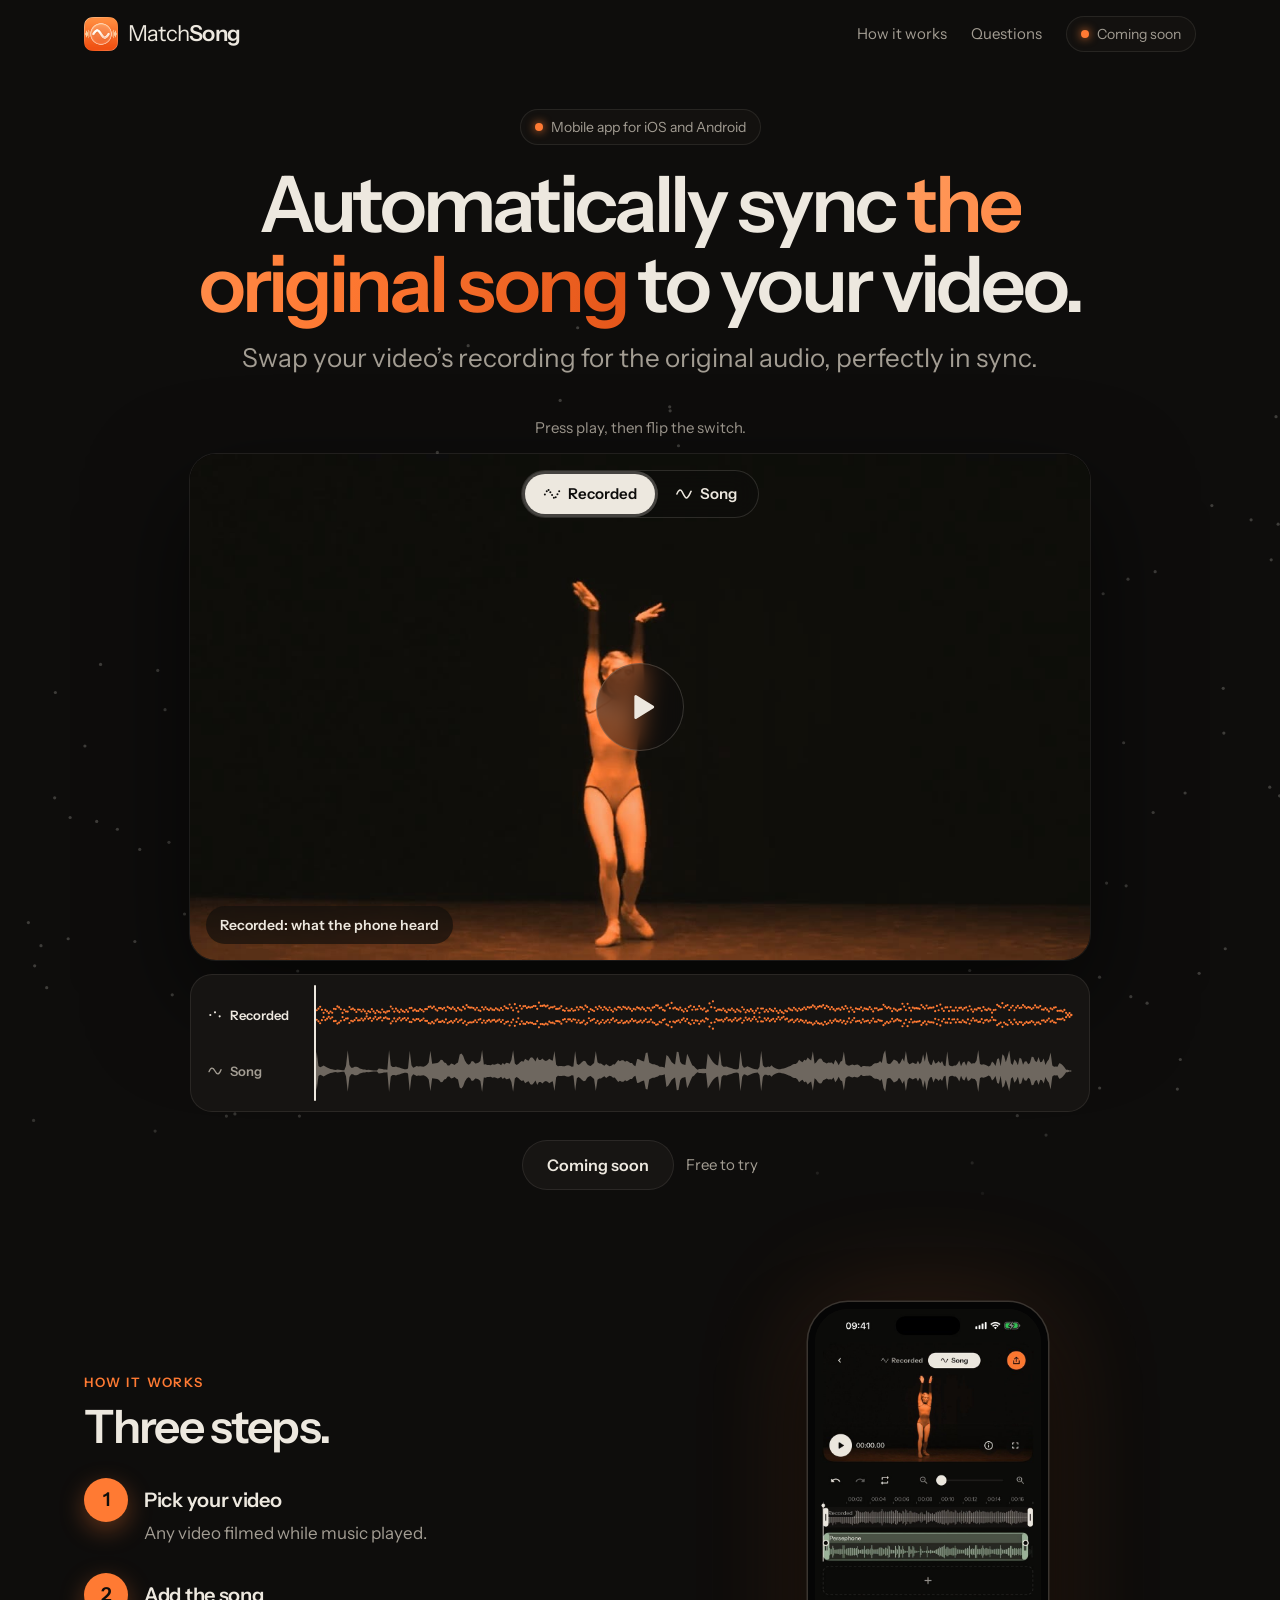
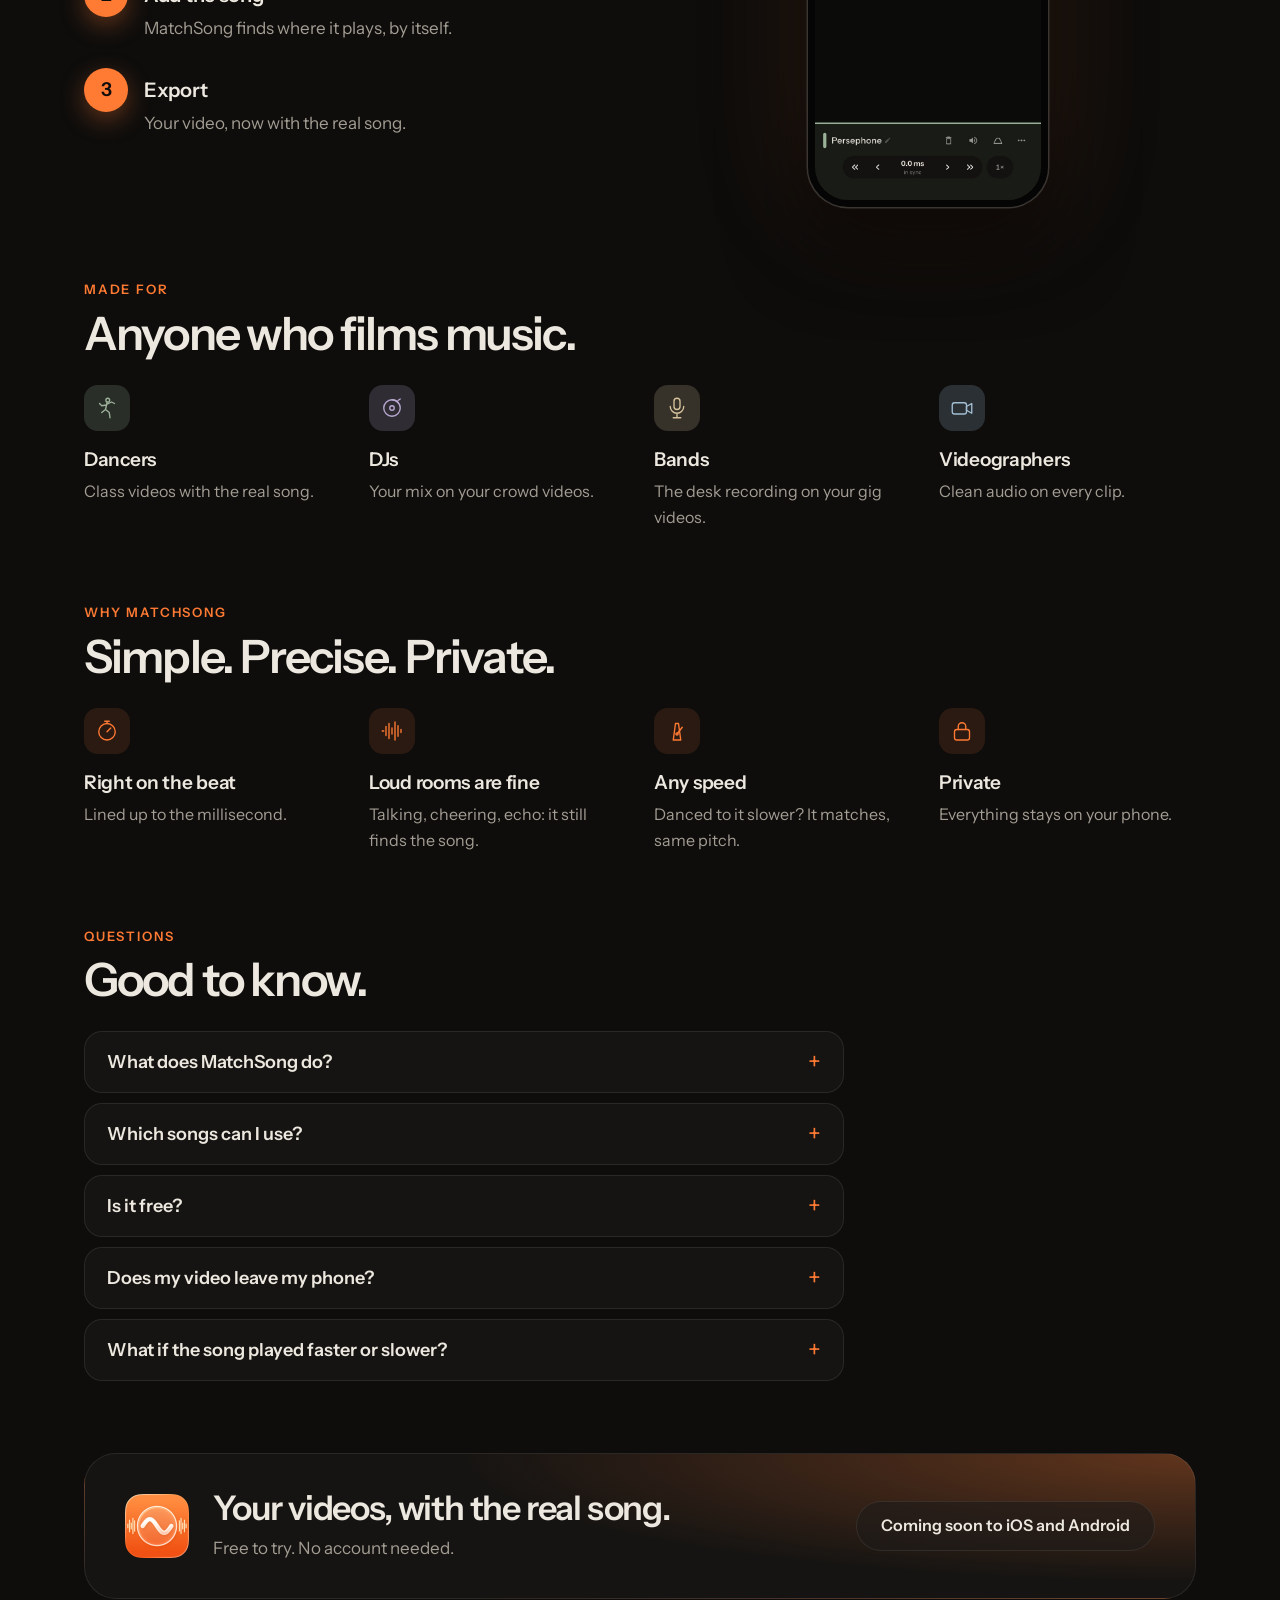
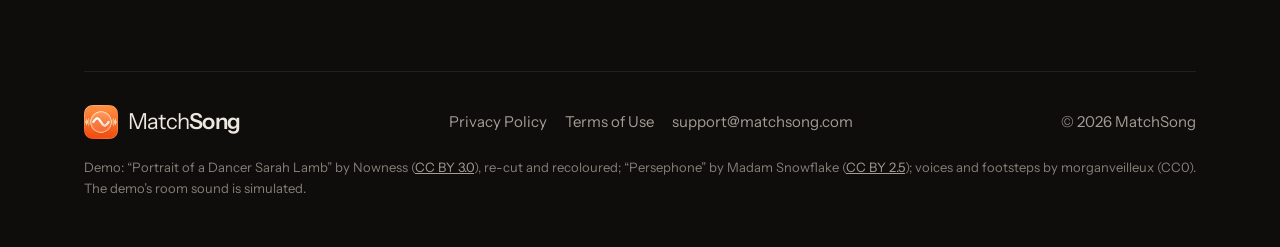
==== index.html @ 16a85db5 "The site as in the app's store/site Co-Authored-By: Claude Opus 5.5 <noreply@anthropic.com>  Claude-" ====
<!doctype html>
<html lang="en">
<head>
<meta charset="utf-8">
<meta name="viewport" content="width=device-width, initial-scale=1">
<title>MatchSong · Automatically sync the original song to your video</title>
<meta name="description" content="MatchSong swaps your video&rsquo;s recording for the original audio, perfectly in sync. A mobile app for iOS and Android.">
<meta name="theme-color" content="#0E0D0C">
<meta property="og:title" content="MatchSong">
<meta property="og:description" content="Automatically sync the original song to your video.">
<meta property="og:image" content="https://matchsong.com/og-image.png">
<meta property="og:url" content="https://matchsong.com/">
<meta name="twitter:card" content="summary_large_image">
<link rel="icon" href="favicon.png">
<link rel="apple-touch-icon" href="apple-touch-icon.png">
<link rel="preload" href="fonts/InstrumentSans-SemiBold.woff2" as="font" type="font/woff2" crossorigin>
<link rel="stylesheet" href="style.css">
</head>
<body>
<header class="top" id="top">
  <div class="wrap">
    <a class="brand" href="./"><img src="icon.png" alt=""><span>Match<b>Song</b></span></a>
    <nav><a class="link" href="#how">How it works</a><a class="link" href="#faq">Questions</a><span class="chip"><i></i>Coming soon</span></nav>
  </div>
</header>

<main>
  <section class="hero">
    <canvas id="lock" aria-hidden="true"></canvas>
    <div class="wrap">
      <span class="chip"><i></i>Mobile app for iOS and Android</span>
      <h1>Automatically sync <em>the original song</em> to your video.</h1>
      <p class="lead">Swap your video&rsquo;s recording for the original audio, perfectly in sync.</p>
      <div class="player" id="demo">
        <p class="try">Press play, then flip the switch.</p>
        <div class="screen">
          <video id="video" muted playsinline preload="metadata" poster="demo/poster.jpg" src="demo/dance.mp4"></video>
          <div class="switch" role="radiogroup" aria-label="Sound">
            <button type="button" role="radio" id="pick-recorded" aria-checked="true"><svg viewBox="0 0 24 24" fill="currentColor" aria-hidden="true"><circle cx="2.5" cy="12.6" r="1.35"/><circle cx="5" cy="8.2" r="1.35"/><circle cx="7.4" cy="6.8" r="1.35"/><circle cx="9.8" cy="9.6" r="1.35"/><circle cx="12.1" cy="13.4" r="1.35"/><circle cx="14.5" cy="16.9" r="1.35"/><circle cx="16.9" cy="16.2" r="1.35"/><circle cx="19.3" cy="12.2" r="1.35"/><circle cx="21.6" cy="8.4" r="1.35"/></svg>Recorded</button>
            <button type="button" role="radio" id="pick-song" aria-checked="false" tabindex="-1"><svg viewBox="0 0 24 24" fill="none" stroke="currentColor" stroke-width="2" stroke-linecap="round" aria-hidden="true"><path d="M2.5 12C4.6 6.5 7.2 5 9.6 9.3C12 13.6 14.2 19.4 16.9 16.4C19.6 13.4 20.3 10.1 21.5 8.4"/></svg>Song</button>
          </div>
          <button class="play" id="play" type="button" aria-label="Play"></button>
          <div class="readout" id="readout" aria-live="polite">Recorded: what the phone heard</div>
        </div>
        <div class="lanes" id="lanes" role="slider" tabindex="0" aria-label="Position in the demo" aria-valuemin="0" aria-valuemax="22" aria-valuenow="0">
          <div class="lane on" id="lane-recorded"><span><svg viewBox="0 0 24 24" fill="currentColor" aria-hidden="true"><circle cx="5" cy="12" r="1.6"/><circle cx="12" cy="8" r="1.6"/><circle cx="19" cy="14" r="1.6"/></svg><em>Recorded</em></span><canvas id="wave-recorded"></canvas></div>
          <div class="lane" id="lane-song"><span><svg viewBox="0 0 24 24" fill="none" stroke="currentColor" stroke-width="2" stroke-linecap="round" aria-hidden="true"><path d="M3 13C6 6 9 6 12 12S18 18 21 10"/></svg><em>Song</em></span><canvas id="wave-song"></canvas></div>
          <div class="playhead" id="playhead"></div>
        </div>
      </div>
      <div class="actions"><span class="pill quiet">Coming soon</span><span class="free">Free to try</span></div>
    </div>
  </section>

  <div class="wrap">
    <section class="block" id="how">
      <div class="how">
        <div>
          <div class="kicker">How it works</div>
          <h2 class="title">Three steps.</h2>
          <ol class="steps reveal" id="steps">
            <li data-from="0"><span class="num">1</span><div><h3>Pick your video</h3><p>Any video filmed while music played.</p></div></li>
            <li data-from="3.31"><span class="num">2</span><div><h3>Add the song</h3><p>MatchSong finds where it plays, by itself.</p></div></li>
            <li data-from="10.85"><span class="num">3</span><div><h3>Export</h3><p>Your video, now with the real song.</p></div></li>
          </ol>
        </div>
        <div class="device reveal"><video id="app-video" src="demo/app-steps.mp4" poster="demo/app-steps.jpg" muted loop playsinline preload="metadata" aria-label="MatchSong in use: a new project with a dance video, the song added and found in sync, then exported to Photos."></video></div>
      </div>
    </section>

    <section class="block" id="for">
      <div class="kicker">Made for</div>
      <h2 class="title">Anyone who films music.</h2>
      <div class="row4 reveal">
        <div class="item who dancers"><div class="mark"><svg viewBox="0 0 32 32"><circle cx="17" cy="5.5" r="2.5"/><path d="M16 9l-2 9 5 4 1 7M14 18l-5 4M16 11l6-3 4 2M15 12l-6 1-3-3"/></svg></div><h3>Dancers</h3><p>Class videos with the real song.</p></div>
        <div class="item who djs"><div class="mark"><svg viewBox="0 0 32 32"><circle cx="16" cy="16" r="11"/><circle cx="16" cy="16" r="3"/><path d="M24 6l3-2M16 5a11 11 0 0 1 9 5"/></svg></div><h3>DJs</h3><p>Your mix on your crowd videos.</p></div>
        <div class="item who bands"><div class="mark"><svg viewBox="0 0 32 32"><rect x="12" y="3" width="8" height="15" rx="4"/><path d="M7 14a9 9 0 0 0 18 0M16 23v6M11 29h10"/></svg></div><h3>Bands</h3><p>The desk recording on your gig videos.</p></div>
        <div class="item who video"><div class="mark"><svg viewBox="0 0 32 32"><rect x="3" y="9" width="19" height="15" rx="3"/><path d="M22 14l7-4v13l-7-4z"/></svg></div><h3>Videographers</h3><p>Clean audio on every clip.</p></div>
      </div>
    </section>

    <section class="block" id="why">
      <div class="kicker">Why MatchSong</div>
      <h2 class="title">Simple. Precise. Private.</h2>
      <div class="row4 reveal">
        <div class="item"><div class="mark"><svg viewBox="0 0 32 32"><circle cx="16" cy="17" r="11"/><path d="M16 17l5-5M13 3h6M16 6V3"/></svg></div><h3>Right on the beat</h3><p>Lined up to the millisecond.</p></div>
        <div class="item"><div class="mark"><svg viewBox="0 0 32 32"><path d="M3 16h2M8 10v12M12 6v20M16 12v8M20 4v24M24 9v14M28 14v4"/></svg></div><h3>Loud rooms are fine</h3><p>Talking, cheering, echo: it still finds the song.</p></div>
        <div class="item"><div class="mark"><svg viewBox="0 0 32 32"><path d="M11 28h10l-3-22h-4z"/><path d="M16 20l7-9"/><circle cx="16" cy="20" r="1.5"/></svg></div><h3>Any speed</h3><p>Danced to it slower? It matches, same pitch.</p></div>
        <div class="item"><div class="mark"><svg viewBox="0 0 32 32"><rect x="6" y="14" width="20" height="14" rx="3"/><path d="M11 14v-4a5 5 0 0 1 10 0v4"/></svg></div><h3>Private</h3><p>Everything stays on your phone.</p></div>
      </div>
    </section>

    <section class="block" id="faq">
      <div class="kicker">Questions</div>
      <h2 class="title">Good to know.</h2>
      <div class="faq">
        <details><summary>What does MatchSong do?</summary><p>It swaps your video&rsquo;s recording for the original audio, perfectly in sync.</p></details>
        <details><summary>Which songs can I use?</summary><p>Any song file you have (MP3, AAC, WAV, FLAC and more), or a better recording of the same music, like your DJ mix. Songs from streaming apps are locked and can&rsquo;t be used.</p></details>
        <details><summary>Is it free?</summary><p>Finding the song, listening and editing are free. Saving the finished video needs MatchSong Pro.</p></details>
        <details><summary>Does my video leave my phone?</summary><p>No. Everything happens on your phone. No account, no uploads.</p></details>
        <details><summary>What if the song played faster or slower?</summary><p>MatchSong notices and matches the speed, keeping the pitch.</p></details>
      </div>
    </section>

    <section class="plan reveal">
      <div class="words"><img src="icon.png" alt=""><div><h2>Your videos, with the real song.</h2><p>Free to try. No account needed.</p></div></div>
      <span class="pill quiet">Coming soon to iOS and Android</span>
    </section>

    <footer>
      <a class="brand" href="./"><img src="icon.png" alt=""><span>Match<b>Song</b></span></a>
      <nav><a href="privacy.html">Privacy Policy</a><a href="terms.html">Terms of Use</a><a href="mailto:support@matchsong.com">support@matchsong.com</a></nav>
      <span>&copy; 2026 MatchSong</span>
      <p class="credits">Demo: &ldquo;Portrait of a Dancer Sarah Lamb&rdquo; by Nowness (<a href="https://commons.wikimedia.org/wiki/File:Portrait_of_a_Dancer_Sarah_Lamb.webm">CC BY 3.0</a>), re-cut and recoloured; &ldquo;Persephone&rdquo; by Madam Snowflake (<a href="https://ccmixter.org/files/snowflake/22364">CC BY 2.5</a>); voices and footsteps by morganveilleux (CC0). The demo&rsquo;s room sound is simulated.</p>
    </footer>
  </div>
</main>

<script>
document.documentElement.classList.add('js');
const still = matchMedia('(prefers-reduced-motion: reduce)').matches;
const $ = id => document.getElementById(id);

// The top bar turns to glass once the page scrolls; sections rise into view once.
const topBar = $('top');
addEventListener('scroll', () => topBar.classList.toggle('solid', scrollY > 8), { passive: true });
const seen = new IntersectionObserver(entries => entries.forEach(e => { if (e.isIntersecting) { e.target.classList.add('seen'); seen.unobserve(e.target); } }), { rootMargin: '0px 0px -8% 0px' });
document.querySelectorAll('.reveal').forEach(el => seen.observe(el));

// The brand moment behind the headline: noisy dots drift, then lock onto one clean wave, and let go again.
(function lock() {
  const canvas = $('lock'), g = canvas.getContext('2d');
  const dots = Array.from({ length: 150 }, (_, i) => ({ u: i / 149, jx: Math.random() * 2 - 1, jy: Math.random() * 2 - 1, phase: Math.random() * 6.28 }));
  function size() { const r = devicePixelRatio || 1; canvas.width = canvas.clientWidth * r; canvas.height = canvas.clientHeight * r; g.setTransform(r, 0, 0, r, 0, 0); }
  function draw(time) {
    const w = canvas.clientWidth, h = canvas.clientHeight, cycle = (time / 1000) % 8;
    // 0–3 s noisy, 3–4 s locking on, 4–7 s locked, 7–8 s letting go (eased)
    const ease = x => x * x * (3 - 2 * x);
    const locked = still ? 1 : cycle < 3 ? 0 : cycle < 4 ? ease(cycle - 3) : cycle < 7 ? 1 : 1 - ease(cycle - 7);
    g.clearRect(0, 0, w, h);
    for (const d of dots) {
      const x = d.u * w, line = h * 0.62 + Math.sin(d.u * 9.4 + 0.6) * h * 0.12;
      const wobble = still ? 0 : Math.sin(time / 900 + d.phase);
      const loose = 1 - locked;
      const px = x + loose * d.jx * 26, py = line + loose * (d.jy * h * 0.28 + wobble * 14);
      g.beginPath(); g.arc(px, py, 1.6 + locked * 0.6, 0, 6.29);
      g.fillStyle = `rgba(${Math.round(237 + 18 * locked)}, ${Math.round(232 - 110 * locked)}, ${Math.round(223 - 172 * locked)}, ${0.22 + 0.4 * locked})`;
      g.fill();
    }
    if (!still) requestAnimationFrame(draw);
  }
  size(); addEventListener('resize', () => { size(); if (still) draw(0); });
  still ? draw(0) : requestAnimationFrame(draw);
})();

// The demo: both sounds play from one clock and the switch only fades between them (30 ms), so flipping never
// loses the place. The picture follows what the listener hears (the sound clock minus the output delay).
const WAVES_URL = 'demo/waves.json', LENGTH = 22;
const PLAY = '<svg viewBox="0 0 24 24" fill="currentColor" aria-hidden="true"><path d="M8 4.5v15a1 1 0 0 0 1.5.86l12-7.5a1 1 0 0 0 0-1.72l-12-7.5A1 1 0 0 0 8 4.5z"/></svg>';
const PAUSE = '<svg viewBox="0 0 24 24" fill="currentColor" aria-hidden="true"><rect x="5.5" y="4" width="4.5" height="16" rx="1.2"/><rect x="14" y="4" width="4.5" height="16" rx="1.2"/></svg>';
const video = $('video');
let audio = null, playing = false, at = 0, listening = 'recorded', waves = null;

async function prepare() {
  if (audio) return audio;
  // Play like a video, not like a game: on iPhone, game sound is muted by the silent switch
  // (it still plays in headphones, so the demo seemed broken only on the phone's speaker).
  if (navigator.audioSession) navigator.audioSession.type = 'playback';
  const context = new (window.AudioContext || window.webkitAudioContext)();
  context.resume();  // while the tap still counts as the listener's choice to play
  const load = async url => context.decodeAudioData(await (await fetch(url)).arrayBuffer());
  const [recorded, song] = await Promise.all([load('demo/recorded.mp4'), load('demo/song.mp4')]);
  const gains = { recorded: context.createGain(), song: context.createGain() };
  for (const name in gains) { gains[name].connect(context.destination); gains[name].gain.value = name === listening ? 1 : 0; }
  return audio = { context, buffers: { recorded, song }, gains, sources: [] };
}
const heardDelay = () => audio ? (audio.context.outputLatency || audio.context.baseLatency || 0) : 0;
const now = () => playing ? Math.max(0, Math.min(LENGTH, audio.context.currentTime - audio.startedAt - heardDelay())) : at;
function stopSources() { if (!audio) return; for (const s of audio.sources) { try { s.stop(); } catch (e) {} } audio.sources = []; }
function start(from) {
  stopSources();
  const when = audio.context.currentTime + 0.05;
  audio.sources = ['recorded', 'song'].map(name => {
    const s = audio.context.createBufferSource(); s.buffer = audio.buffers[name]; s.connect(audio.gains[name]); s.start(when, from); return s;
  });
  audio.startedAt = when - from; playing = true;
  video.currentTime = from;   // the picture starts when the sound is heard, not before
  setTimeout(() => { if (playing) video.play().catch(() => {}); }, (when - audio.context.currentTime + heardDelay()) * 1000);
}
async function toggle() {
  if (playing) { at = now(); stopSources(); playing = false; video.pause(); return; }
  const a = await prepare();
  if (a.context.state === 'suspended') await a.context.resume();
  start(at >= LENGTH - 0.1 ? 0 : at);
}
function seek(t) { at = Math.max(0, Math.min(LENGTH - 0.05, t)); playing ? start(at) : (video.currentTime = at); }
function listen(which) {
  listening = which;
  $('pick-recorded').setAttribute('aria-checked', which === 'recorded');
  $('pick-song').setAttribute('aria-checked', which === 'song');
  $('pick-recorded').tabIndex = which === 'recorded' ? 0 : -1;   // only the chosen one is a Tab stop
  $('pick-song').tabIndex = which === 'song' ? 0 : -1;
  $('lane-recorded').classList.toggle('on', which === 'recorded');
  $('lane-song').classList.toggle('on', which === 'song');
  $('readout').innerHTML = which === 'song' ? '<b>Song</b>: in sync' : 'Recorded: what the phone heard';
  if (audio) {
    const t = audio.context.currentTime;
    for (const name in audio.gains) { const g = audio.gains[name].gain; g.cancelScheduledValues(t); g.setValueAtTime(g.value, t); g.linearRampToValueAtTime(name === which ? 1 : 0, t + 0.03); }
  }
  if (!playing) toggle();
  drawWaves();
}

// The two sounds drawn like the app's lanes: the recording as scattered dots, the song as one clean wave.
function drawWaves() {
  if (!waves) return;
  for (const name of ['recorded', 'song']) {
    const canvas = $('wave-' + name), r = devicePixelRatio || 1, w = canvas.clientWidth, h = canvas.clientHeight;
    canvas.width = w * r; canvas.height = h * r;
    const g = canvas.getContext('2d'); g.scale(r, r);
    const values = waves[name], step = w / values.length, mid = h / 2;
    g.fillStyle = name === listening ? '#FF7A33' : '#6E675F';  // the quiet one still 3.3:1 on its panel
    if (name === 'recorded') {
      values.forEach((v, i) => { const a = v * (mid - 3), jitter = ((i * 37) % 11) / 11 - 0.5;
        for (const y of [mid - a + jitter * 4, mid + a - jitter * 4]) { g.beginPath(); g.arc(i * step, y, 1.1, 0, 6.29); g.fill(); } });
    } else {
      g.beginPath(); g.moveTo(0, mid);
      values.forEach((v, i) => g.lineTo(i * step, mid - v * (mid - 3)));
      for (let i = values.length - 1; i >= 0; i--) g.lineTo(i * step, mid + values[i] * (mid - 3));
      g.closePath(); g.fill();
    }
  }
}
function frame() {
  const t = now();
  if (playing && t >= LENGTH - 0.02) { playing = false; at = LENGTH; stopSources(); video.pause(); }
  if (playing && !video.paused && Math.abs(video.currentTime - t) > 0.035) video.currentTime = t;
  const canvas = $('wave-song');
  $('playhead').style.left = (canvas.offsetLeft + t / LENGTH * canvas.clientWidth) + 'px';
  $('lanes').setAttribute('aria-valuenow', Math.round(t));
  $('lanes').setAttribute('aria-valuetext', `${Math.round(t)} seconds of ${LENGTH}`);
  document.body.classList.toggle('playing', playing);
  const p = $('play');
  if (p.dataset.on !== String(playing)) { p.dataset.on = playing; p.innerHTML = playing ? PAUSE : PLAY; p.setAttribute('aria-label', playing ? 'Pause' : 'Play'); }
  requestAnimationFrame(frame);
}
$('play').onclick = toggle; video.onclick = toggle;
$('pick-recorded').onclick = () => listen('recorded'); $('pick-song').onclick = () => listen('song');
// the switch is a pair of radio buttons: the arrow keys move between them
for (const [id, other] of [['pick-recorded', 'song'], ['pick-song', 'recorded']]) {
  $(id).addEventListener('keydown', e => {
    if (!['ArrowLeft', 'ArrowRight', 'ArrowUp', 'ArrowDown'].includes(e.key)) return;
    e.preventDefault(); listen(other); $('pick-' + other).focus();
  });
}
const lanes = $('lanes');
const seekAt = e => { const c = $('wave-song').getBoundingClientRect(); seek((e.clientX - c.left) / c.width * LENGTH); };
lanes.addEventListener('pointerdown', e => { lanes.setPointerCapture(e.pointerId); seekAt(e); });
lanes.addEventListener('pointermove', e => { if (lanes.hasPointerCapture(e.pointerId)) seekAt(e); });
lanes.addEventListener('keydown', e => { if (e.key === 'ArrowRight') seek(now() + 2); if (e.key === 'ArrowLeft') seek(now() - 2); if (e.key === ' ') { e.preventDefault(); toggle(); } });
const appVideo = $('app-video');
if (!still) new IntersectionObserver(([e]) => e.isIntersecting ? appVideo.play().catch(() => {}) : appVideo.pause()).observe(appVideo);
// The step the app video is showing lights up beside it (each step says from which second).
const steps = [...$('steps').children];
function showStep() {
  const t = appVideo.currentTime;
  steps.forEach((li, i) => li.classList.toggle('now', t >= +li.dataset.from && (i + 1 === steps.length || t < +steps[i + 1].dataset.from)));
  if (!appVideo.paused) requestAnimationFrame(showStep);
}
appVideo.addEventListener('play', () => { $('steps').classList.add('live'); showStep(); });
fetch(WAVES_URL).then(r => r.json()).then(w => { waves = w; drawWaves(); });
addEventListener('resize', drawWaves);
requestAnimationFrame(frame);
</script>
</body>
</html>
---- style.css ----
/* matchsong.com: the app's own look. Warm studio black, bone white, one orange accent, the
   app's track colours for the audiences, Instrument Sans (served from this site: no outside
   services, no tracking). Motion is gentle and switched off for people who ask for less. */
@font-face { font-family: 'Instrument Sans'; font-weight: 400; font-display: swap; src: url('fonts/InstrumentSans-Regular.woff2') format('woff2'); }
@font-face { font-family: 'Instrument Sans'; font-weight: 600; font-display: swap; src: url('fonts/InstrumentSans-SemiBold.woff2') format('woff2'); }

:root {
  color-scheme: dark;
  --bg: #0E0D0C; --surface: #161412; --surface2: #1F1C19; --line: rgba(237, 232, 223, 0.09);
  --text: #EDE8DF; --muted: #A39D93; --accent: #FF7A33; --on-accent: #0E0D0C;
  --green: #9DB39A; --lavender: #B9A9D2; --sand: #D6C29C; --blue: #A2BED3; --rose: #D4A5A5;
}
* { box-sizing: border-box; }
html { scroll-behavior: smooth; }
body { margin: 0; background: var(--bg); color: var(--text); font: 17px/1.6 'Instrument Sans', system-ui, sans-serif; -webkit-font-smoothing: antialiased; overflow-x: hidden; }
img { max-width: 100%; height: auto; display: block; }
a { color: var(--accent); }
.wrap { max-width: 1160px; margin: 0 auto; padding: 0 24px; }
@media (max-width: 600px) { .wrap { padding: 0 18px; } }

/* top bar: glass once the page scrolls */
.top { position: sticky; top: 0; z-index: 10; transition: background 0.3s, border-color 0.3s; border-bottom: 1px solid transparent; }
.top.solid { background: rgba(14, 13, 12, 0.72); backdrop-filter: blur(16px); -webkit-backdrop-filter: blur(16px); border-color: var(--line); }
.top .wrap { display: flex; align-items: center; justify-content: space-between; height: 68px; }
.brand { display: flex; align-items: center; gap: 10px; color: var(--text); text-decoration: none; font-size: 22px; letter-spacing: -0.035em; }
.brand img { width: 34px; height: 34px; }
.brand b { font-weight: 600; }
.top nav { display: flex; gap: 24px; align-items: center; font-size: 15px; }
.top nav a { color: var(--muted); text-decoration: none; }
.top nav a:hover { color: var(--text); }
@media (max-width: 760px) { .top nav .link { display: none; } }

/* buttons and chips */
.pill { display: inline-flex; align-items: center; gap: 8px; min-height: 50px; padding: 0 24px; border-radius: 999px; font-weight: 600; font-size: 16px; text-decoration: none; transition: transform 0.2s, box-shadow 0.2s; }
.pill.primary { background: var(--accent); color: var(--on-accent); box-shadow: 0 10px 30px rgba(255, 122, 51, 0.35); }
.pill.primary:hover { transform: translateY(-2px); box-shadow: 0 14px 40px rgba(255, 122, 51, 0.45); }
.pill.quiet { border: 1px solid var(--line); color: var(--text); background: rgba(31, 28, 25, 0.6); }
.chip { display: inline-flex; align-items: center; gap: 8px; padding: 6px 14px; border-radius: 999px; border: 1px solid var(--line); background: rgba(22, 20, 18, 0.7); color: var(--muted); font-size: 14px; }
.chip i { width: 8px; height: 8px; border-radius: 50%; background: var(--accent); display: inline-block; box-shadow: 0 0 10px var(--accent); }

/* hero: the "lock" (noisy dots snapping onto one clean line) behind the words */
.hero { position: relative; overflow: hidden; }
.hero > canvas { position: absolute; inset: 0; width: 100%; height: 100%; }
.hero::after { content: ''; position: absolute; inset: auto 0 0 0; height: 140px; background: linear-gradient(transparent, var(--bg)); pointer-events: none; }
.hero .wrap { position: relative; z-index: 1; display: flex; flex-direction: column; align-items: center; text-align: center; padding-top: 40px; padding-bottom: 40px; }
.hero h1 { font-size: clamp(40px, 6.2vw, 78px); line-height: 1.02; letter-spacing: -0.045em; font-weight: 600; margin: 20px 0 14px; max-width: 13em; text-wrap: balance; }
.hero h1 em { font-style: normal; background: linear-gradient(100deg, #FF9A5C, var(--accent) 45%, #E5561A); -webkit-background-clip: text; background-clip: text; color: transparent; }
.lead { font-size: clamp(20px, 2.4vw, 26px); color: var(--muted); max-width: 32em; margin: 0 0 36px; text-wrap: balance; }
.lead strong { color: var(--text); font-weight: 600; }
.actions { display: flex; flex-wrap: wrap; gap: 12px; align-items: center; justify-content: center; margin-top: 28px; }
@media (max-width: 900px) { .hero .wrap { padding-top: 28px; } }

/* sections */
section.block { padding: 72px 0 0; }
@media (max-width: 600px) { section.block { padding-top: 56px; } }
.kicker { color: var(--accent); font-weight: 600; font-size: 13px; letter-spacing: 0.14em; text-transform: uppercase; }
h2.title { font-size: clamp(30px, 3.8vw, 46px); letter-spacing: -0.04em; line-height: 1.06; font-weight: 600; margin: 10px 0 26px; max-width: 16em; }
.intro { color: var(--muted); font-size: 19px; max-width: 34em; margin: 0 0 44px; }
.intro b { color: var(--text); font-weight: 600; }

/* who it's for: each in one of the app's track colours */
.row4 .who .mark, .who .mark { background: color-mix(in srgb, var(--tint) 20%, transparent); }
.row4 .who .mark svg, .who .mark svg { stroke: var(--tint); }
.who.dancers { --tint: var(--green); } .who.djs { --tint: var(--lavender); } .who.bands { --tint: var(--sand); } .who.video { --tint: var(--blue); }

/* the live demo: one video, with what the phone recorded or the original song MatchSong put back */
.player { display: grid; gap: 14px; width: 100%; max-width: 900px; text-align: left; scroll-margin-top: 90px; }
.try { margin: 0; text-align: center; color: var(--muted); font-size: 15px; }
.screen { position: relative; border-radius: 26px; overflow: hidden; background: #000; aspect-ratio: 16 / 9; box-shadow: 0 0 0 1px var(--line), 0 40px 100px rgba(0, 0, 0, 0.6); }
.screen video { width: 100%; height: 100%; object-fit: cover; display: block; }
.switch { position: absolute; top: 16px; left: 50%; transform: translateX(-50%); display: flex; gap: 2px; padding: 3px; border-radius: 999px; background: rgba(14, 13, 12, 0.55); border: 1px solid rgba(237, 232, 223, 0.14); backdrop-filter: blur(14px); -webkit-backdrop-filter: blur(14px); }
.switch button { font: inherit; font-size: 15px; font-weight: 600; color: var(--text); background: none; border: 0; cursor: pointer; display: flex; align-items: center; gap: 7px; height: 40px; padding: 0 18px; border-radius: 999px; position: relative; }
.switch button::after { content: ''; position: absolute; inset: -4px 0; }
.switch button[aria-checked="true"] { background: var(--text); color: var(--bg); box-shadow: 0 0 0 3px rgba(237, 232, 223, 0.25); }
.switch svg { width: 18px; height: 18px; }
.play { position: absolute; left: 50%; top: 50%; width: 88px; height: 88px; margin: -44px 0 0 -44px; border-radius: 50%; border: 1px solid rgba(237, 232, 223, 0.18); cursor: pointer; color: var(--text); display: grid; place-items: center; background: rgba(14, 13, 12, 0.5); backdrop-filter: blur(12px); -webkit-backdrop-filter: blur(12px); transition: opacity 0.25s; }
.play svg { width: 34px; height: 34px; }
.playing .play { opacity: 0; }
.playing .screen:hover .play, .play:focus-visible { opacity: 1; }
.readout { position: absolute; left: 16px; bottom: 16px; padding: 8px 14px; border-radius: 999px; font-size: 14px; font-weight: 600; background: rgba(14, 13, 12, 0.62); backdrop-filter: blur(12px); -webkit-backdrop-filter: blur(12px); }
.readout b { color: var(--accent); font-weight: 600; }
.lanes { position: relative; display: grid; gap: 8px; padding: 16px; border-radius: 22px; background: var(--surface); border: 1px solid var(--line); cursor: pointer; touch-action: none; }
.lane { display: grid; grid-template-columns: 96px 1fr; gap: 12px; align-items: center; }
.lane span { font-size: 13px; font-weight: 600; color: var(--muted); display: flex; align-items: center; gap: 7px; }
.lane span svg { width: 16px; height: 16px; flex: none; }
.lane span em { font-style: normal; }
.lane.on span { color: var(--text); }
.lane canvas { width: 100%; height: 48px; display: block; }
.playhead { position: absolute; top: 10px; bottom: 10px; width: 2px; margin-left: -1px; border-radius: 1px; background: var(--text); pointer-events: none; }
button:focus-visible, .lanes:focus-visible { outline: 2px solid var(--accent); outline-offset: 3px; }
@media (max-width: 600px) { .lane { grid-template-columns: 22px 1fr; } .lane span em { display: none; } .switch button { padding: 0 13px; } .screen { border-radius: 18px; } }

/* how it works: the three steps beside the app in use (a short loop in an iPhone) */
.how { display: grid; grid-template-columns: 1fr 1fr; gap: 40px; align-items: center; }
.how .device { justify-self: center; }
.device { position: relative; width: 240px; border-radius: 40px; padding: 7px; background: #050505; box-shadow: 0 0 0 1.5px #3A3530, 0 40px 80px rgba(0, 0, 0, 0.6), 0 0 120px rgba(255, 122, 51, 0.16); }
.device video { display: block; width: 100%; aspect-ratio: 660 / 1434; border-radius: 33px; background: #0E0D0C; }
@media (max-width: 760px) { .how { grid-template-columns: 1fr; gap: 36px; } .device { width: 220px; margin: 0 auto; } }
.free { color: var(--muted); font-size: 15px; }

/* the three steps: one light row */
.steps { list-style: none; margin: 0; padding: 0; display: grid; gap: 26px; }
.steps li { display: flex; gap: 16px; align-items: flex-start; }
.steps .num { flex: none; transition: background-color 0.3s, color 0.3s, box-shadow 0.3s; }
.steps.live li:not(.now) .num { background: transparent; color: var(--accent); box-shadow: inset 0 0 0 2px var(--accent); }  /* the steps the video isn't showing */
.steps h3 { margin: 6px 0 4px; font-size: 20px; font-weight: 600; letter-spacing: -0.015em; }
.steps p { margin: 0; color: var(--muted); }

/* who it's for, and why: icon, title, one line, no boxes */
.row4 { display: grid; grid-template-columns: repeat(4, 1fr); gap: 28px; }
.row4 .item h3 { margin: 14px 0 4px; font-size: 19px; font-weight: 600; letter-spacing: -0.015em; }
.row4 .item p { margin: 0; color: var(--muted); font-size: 16px; }
.row4 .mark { width: 46px; height: 46px; border-radius: 14px; display: grid; place-items: center; background: rgba(255, 122, 51, 0.12); }
.row4 .mark svg { width: 24px; height: 24px; stroke: var(--accent); fill: none; stroke-width: 1.8; stroke-linecap: round; stroke-linejoin: round; }
@media (max-width: 900px) { .row4 { grid-template-columns: repeat(2, 1fr); } }
@media (max-width: 480px) { .row4 { gap: 22px 18px; } }

/* questions: each opens on a tap (no script needed) */
.faq { display: grid; gap: 10px; max-width: 760px; }
.faq details { background: var(--surface); border: 1px solid var(--line); border-radius: 18px; padding: 0 22px; }
.faq summary { cursor: pointer; list-style: none; min-height: 60px; display: flex; align-items: center; justify-content: space-between; gap: 16px; font-weight: 600; font-size: 18px; }
.faq summary::-webkit-details-marker { display: none; }
.faq summary::after { content: '+'; color: var(--accent); font-size: 24px; font-weight: 400; transition: transform 0.2s; }
.faq details[open] summary::after { transform: rotate(45deg); }
.faq details p { margin: 0 0 18px; color: var(--muted); }
.faq summary:focus-visible { outline: 2px solid var(--accent); outline-offset: 4px; border-radius: 8px; }

/* how it works */
.num { width: 44px; height: 44px; border-radius: 50%; display: grid; place-items: center; font-weight: 600; font-size: 19px; color: var(--on-accent); background: var(--accent); box-shadow: 0 8px 24px rgba(255, 122, 51, 0.35); }

/* free and Pro */
.plan { margin: 72px 0 0; padding: 36px 40px; border-radius: 32px; background: radial-gradient(120% 160% at 100% 0%, rgba(255, 122, 51, 0.32), transparent 55%), var(--surface); border: 1px solid var(--line); display: flex; gap: 32px; align-items: center; justify-content: space-between; flex-wrap: wrap; }
.plan img { width: 64px; height: 64px; }
.plan h2 { font-size: clamp(24px, 3vw, 34px); letter-spacing: -0.035em; margin: 0 0 8px; line-height: 1.08; font-weight: 600; }
.plan p { margin: 0; color: var(--muted); max-width: 32em; }
.plan .words { flex: 1 1 320px; display: flex; gap: 24px; align-items: center; }
@media (max-width: 600px) { .plan { padding: 30px; } .plan .words { flex-direction: column; align-items: flex-start; } }

/* footer */
footer { margin-top: 72px; border-top: 1px solid var(--line); padding: 32px 0 48px; display: flex; flex-wrap: wrap; gap: 18px 28px; align-items: center; justify-content: space-between; color: var(--muted); font-size: 15px; }
footer nav { display: flex; flex-wrap: wrap; gap: 18px; }
footer a { color: var(--muted); text-decoration: none; }
footer a:hover { color: var(--text); }
footer .credits { flex-basis: 100%; margin: 0; font-size: 13px; color: #857F76; }  /* 4.8:1 on studio black */
footer .credits a { text-decoration: underline; }

/* things that rise into view as the page scrolls (only once the script runs: no script, all shown) */
.js .reveal { opacity: 0; transform: translateY(28px); transition: opacity 0.8s ease, transform 0.8s cubic-bezier(.2,.8,.2,1); }
.js .reveal.seen { opacity: 1; transform: none; }
@media (prefers-reduced-motion: reduce) {
  html { scroll-behavior: auto; }
  .js .reveal { opacity: 1; transform: none; transition: none; }
  .pill, .play { transition: none; }
}

/* the privacy and terms pages */
.doc { max-width: 720px; padding-bottom: 24px; }
.doc h1 { font-size: clamp(36px, 5vw, 52px); letter-spacing: -0.04em; line-height: 1.08; margin: 40px 0 6px; font-weight: 600; }
.doc h2 { font-size: 21px; margin: 36px 0 6px; font-weight: 600; }
.doc .updated { color: var(--muted); margin: 0 0 26px; font-size: 15px; }
.doc .lead { color: var(--text); font-size: 20px; }
.doc ul { padding-left: 22px; }
.doc li { margin: 8px 0; color: var(--muted); }
.doc li b { color: var(--text); font-weight: 600; }
.doc p { color: var(--muted); }
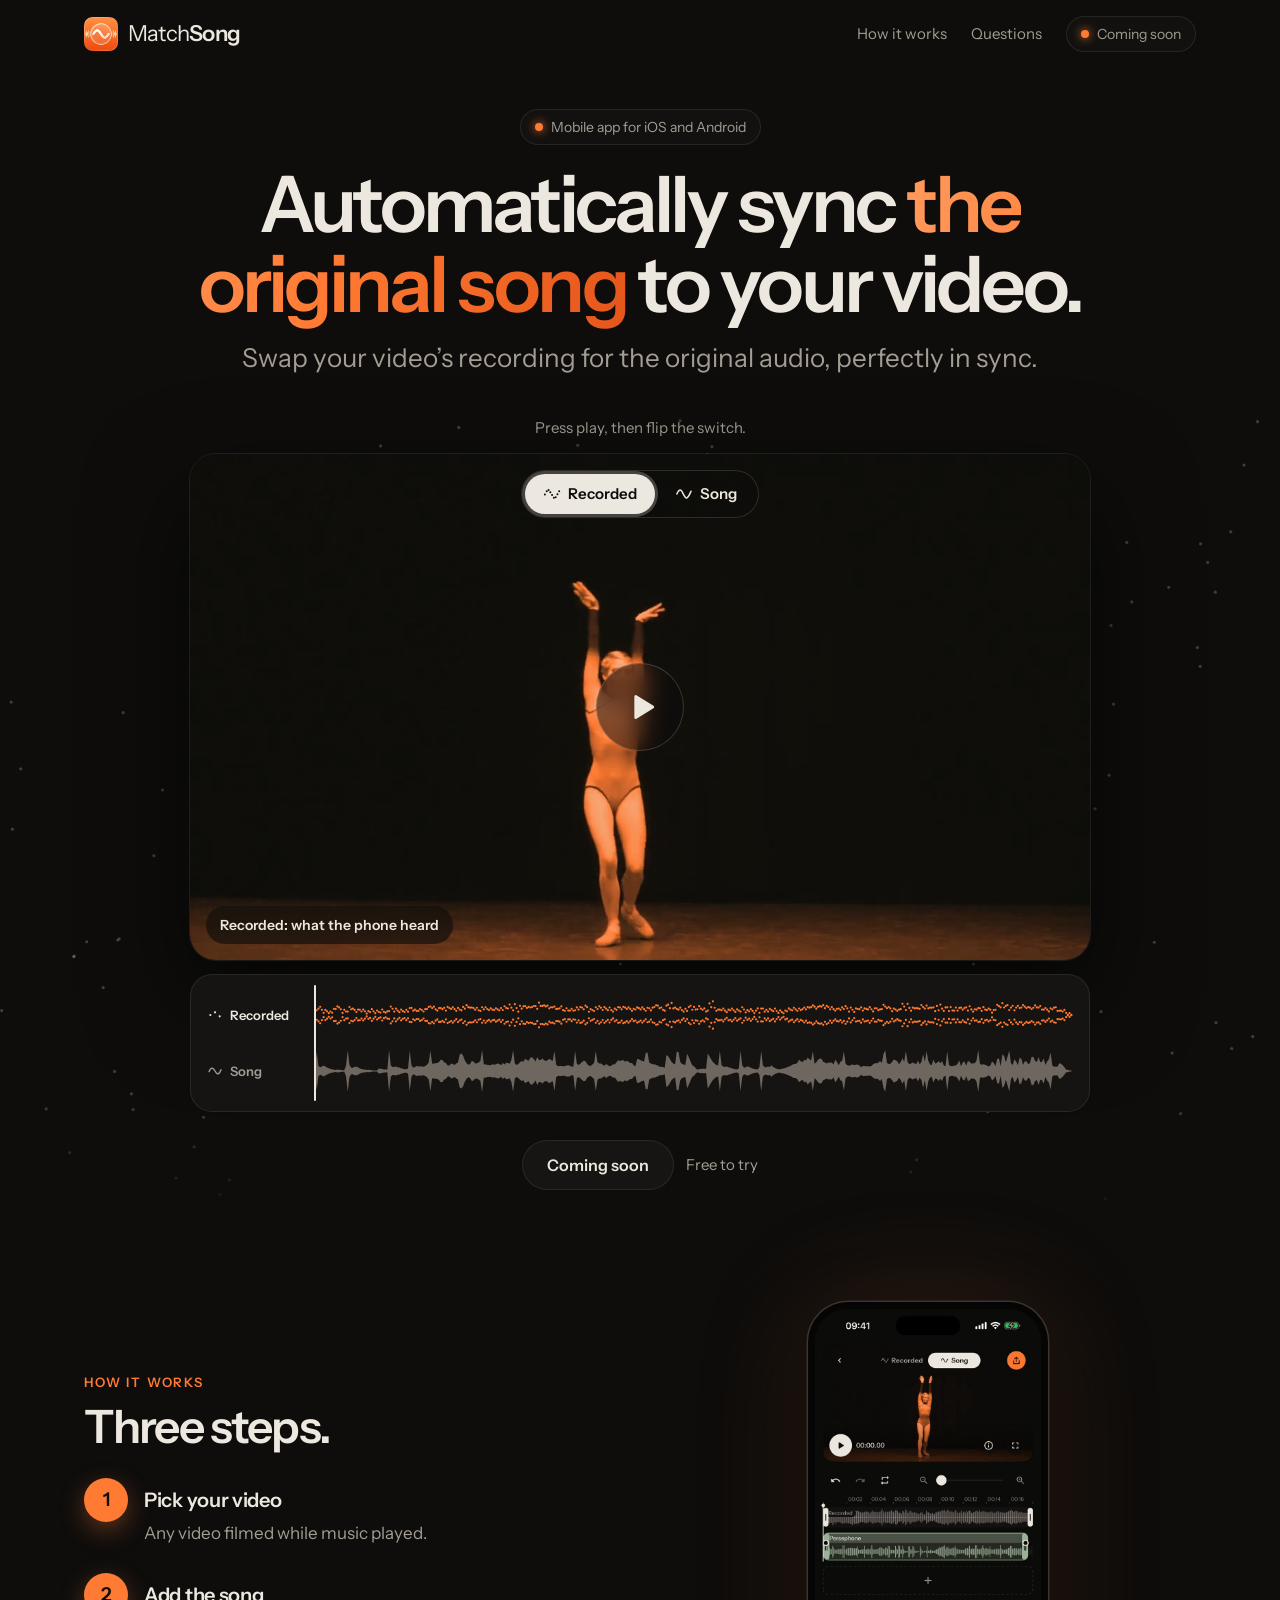
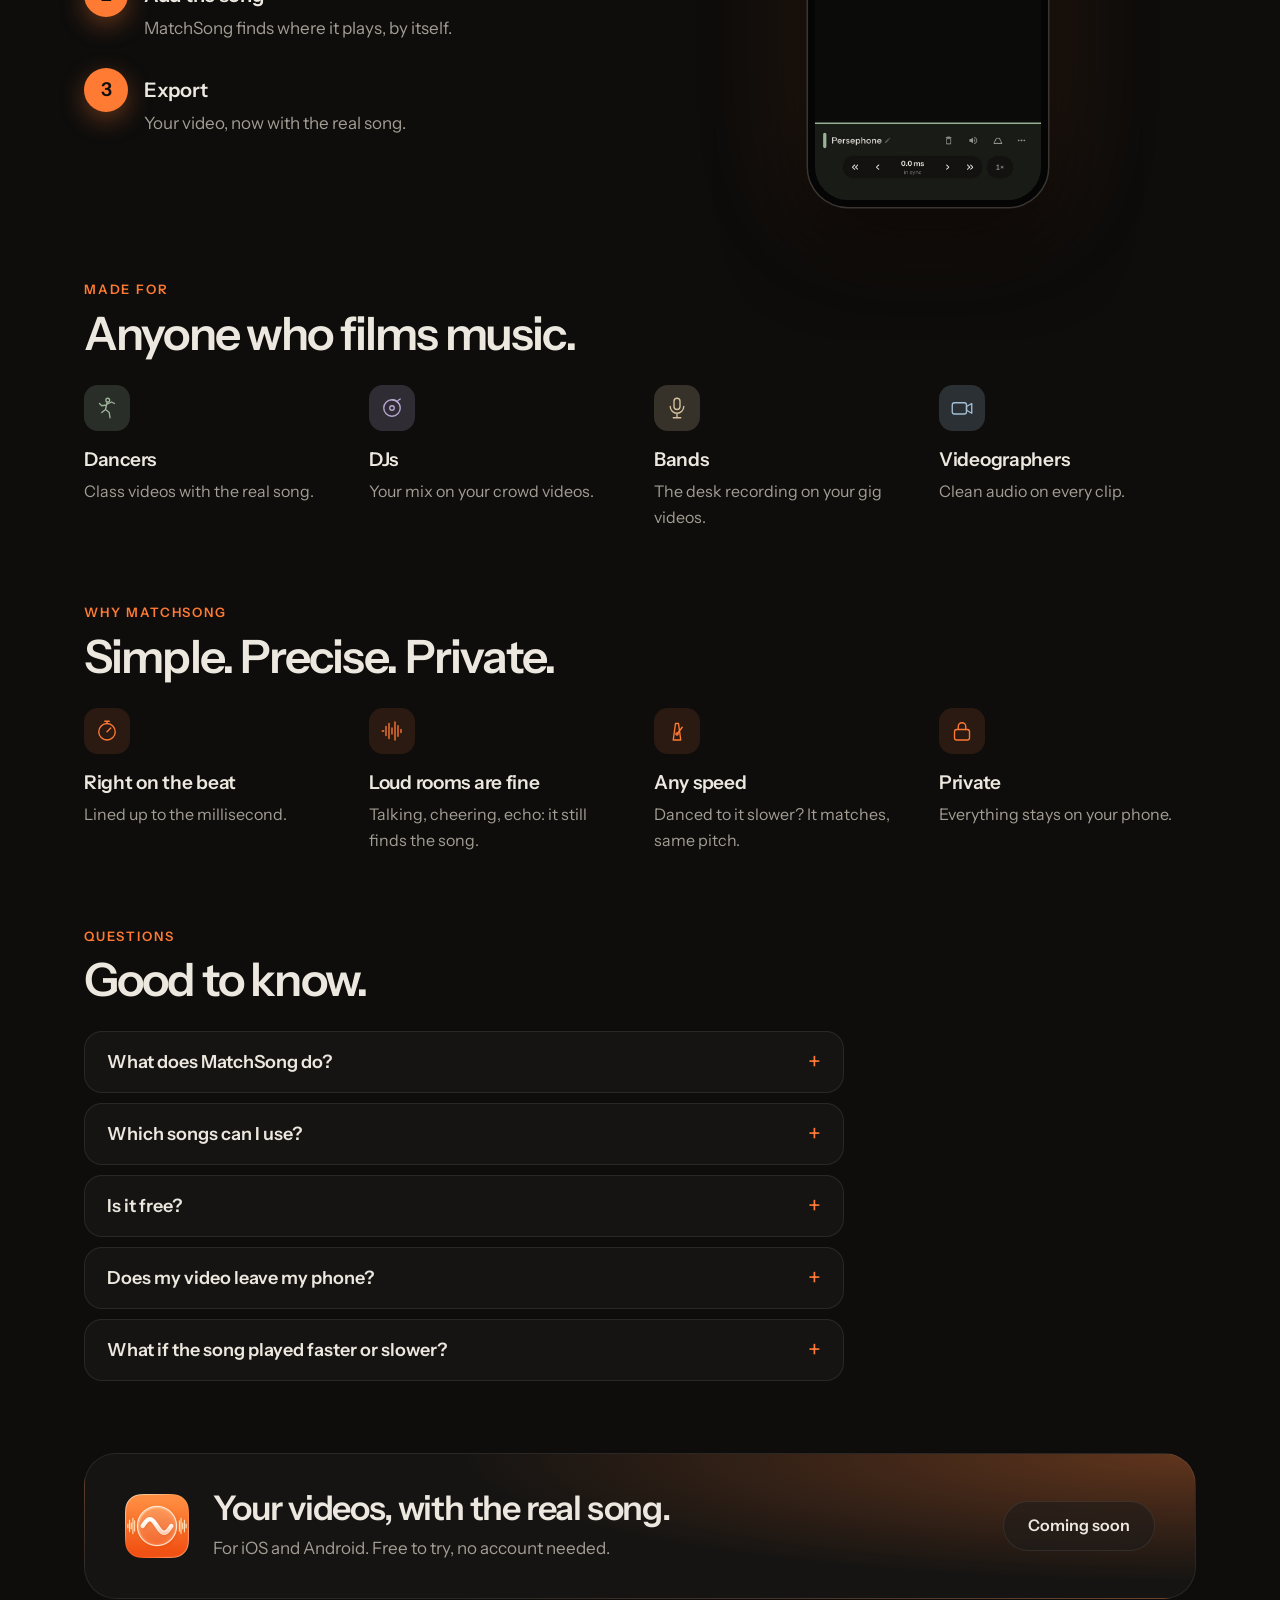
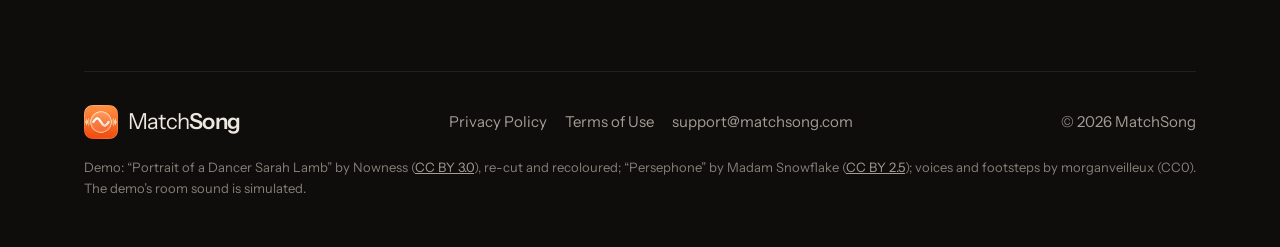
==== commit fa5a29d9: "The site as in the app's store/site Co-Authored-By: Claude Opus 5.5 <noreply@anthropic.com>  Claude-" ====
--- a/index.html
+++ b/index.html
@@ -103,8 +103,8 @@
     </section>
 
     <section class="plan reveal">
-      <div class="words"><img src="icon.png" alt=""><div><h2>Your videos, with the real song.</h2><p>Free to try. No account needed.</p></div></div>
-      <span class="pill quiet">Coming soon to iOS and Android</span>
+      <div class="words"><img src="icon.png" alt=""><div><h2>Your videos, with the real song.</h2><p>For iOS and Android. Free to try, no account needed.</p></div></div>
+      <span class="pill quiet">Coming soon</span>
     </section>
 
     <footer>
--- a/style.css
+++ b/style.css
@@ -31,7 +31,7 @@
 @media (max-width: 760px) { .top nav .link { display: none; } }
 
 /* buttons and chips */
-.pill { display: inline-flex; align-items: center; gap: 8px; min-height: 50px; padding: 0 24px; border-radius: 999px; font-weight: 600; font-size: 16px; text-decoration: none; transition: transform 0.2s, box-shadow 0.2s; }
+.pill { display: inline-flex; align-items: center; gap: 8px; min-height: 50px; padding: 0 24px; border-radius: 999px; font-weight: 600; font-size: 16px; text-decoration: none; white-space: nowrap; transition: transform 0.2s, box-shadow 0.2s; }
 .pill.primary { background: var(--accent); color: var(--on-accent); box-shadow: 0 10px 30px rgba(255, 122, 51, 0.35); }
 .pill.primary:hover { transform: translateY(-2px); box-shadow: 0 14px 40px rgba(255, 122, 51, 0.45); }
 .pill.quiet { border: 1px solid var(--line); color: var(--text); background: rgba(31, 28, 25, 0.6); }
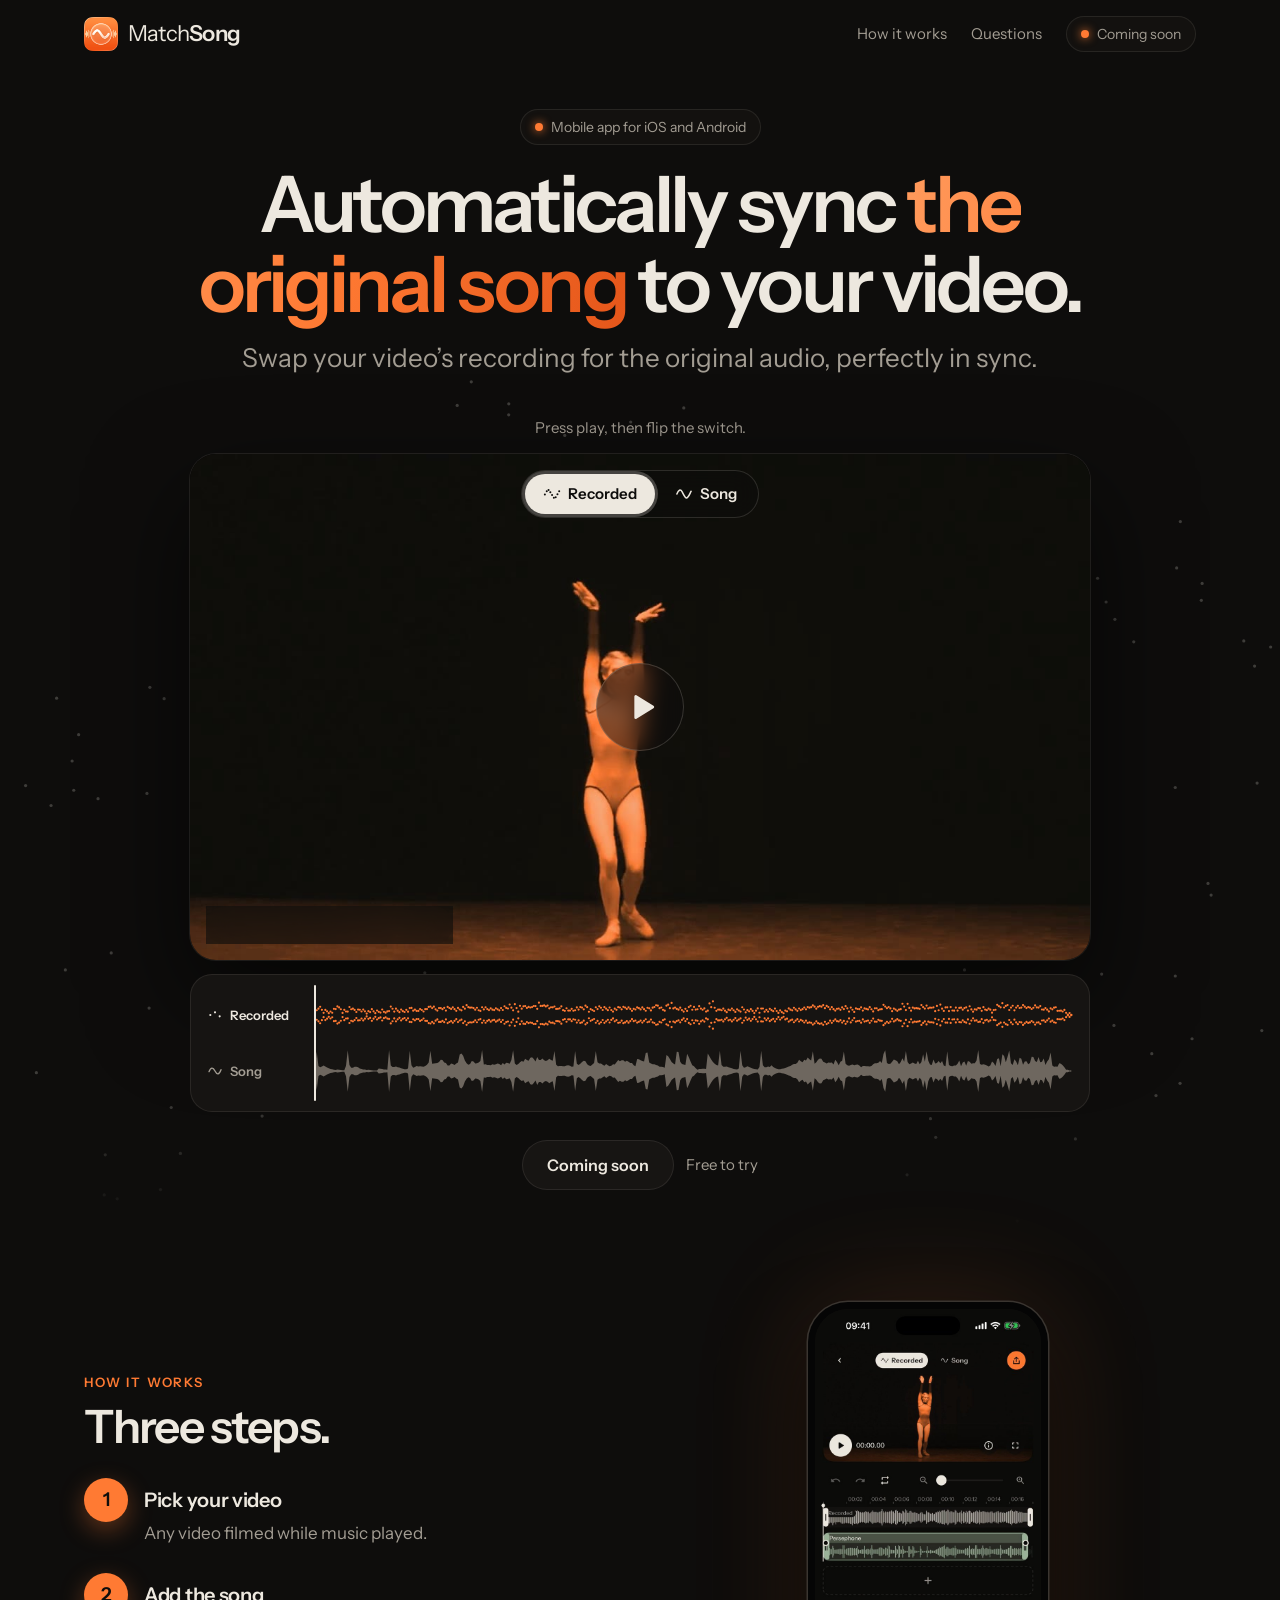
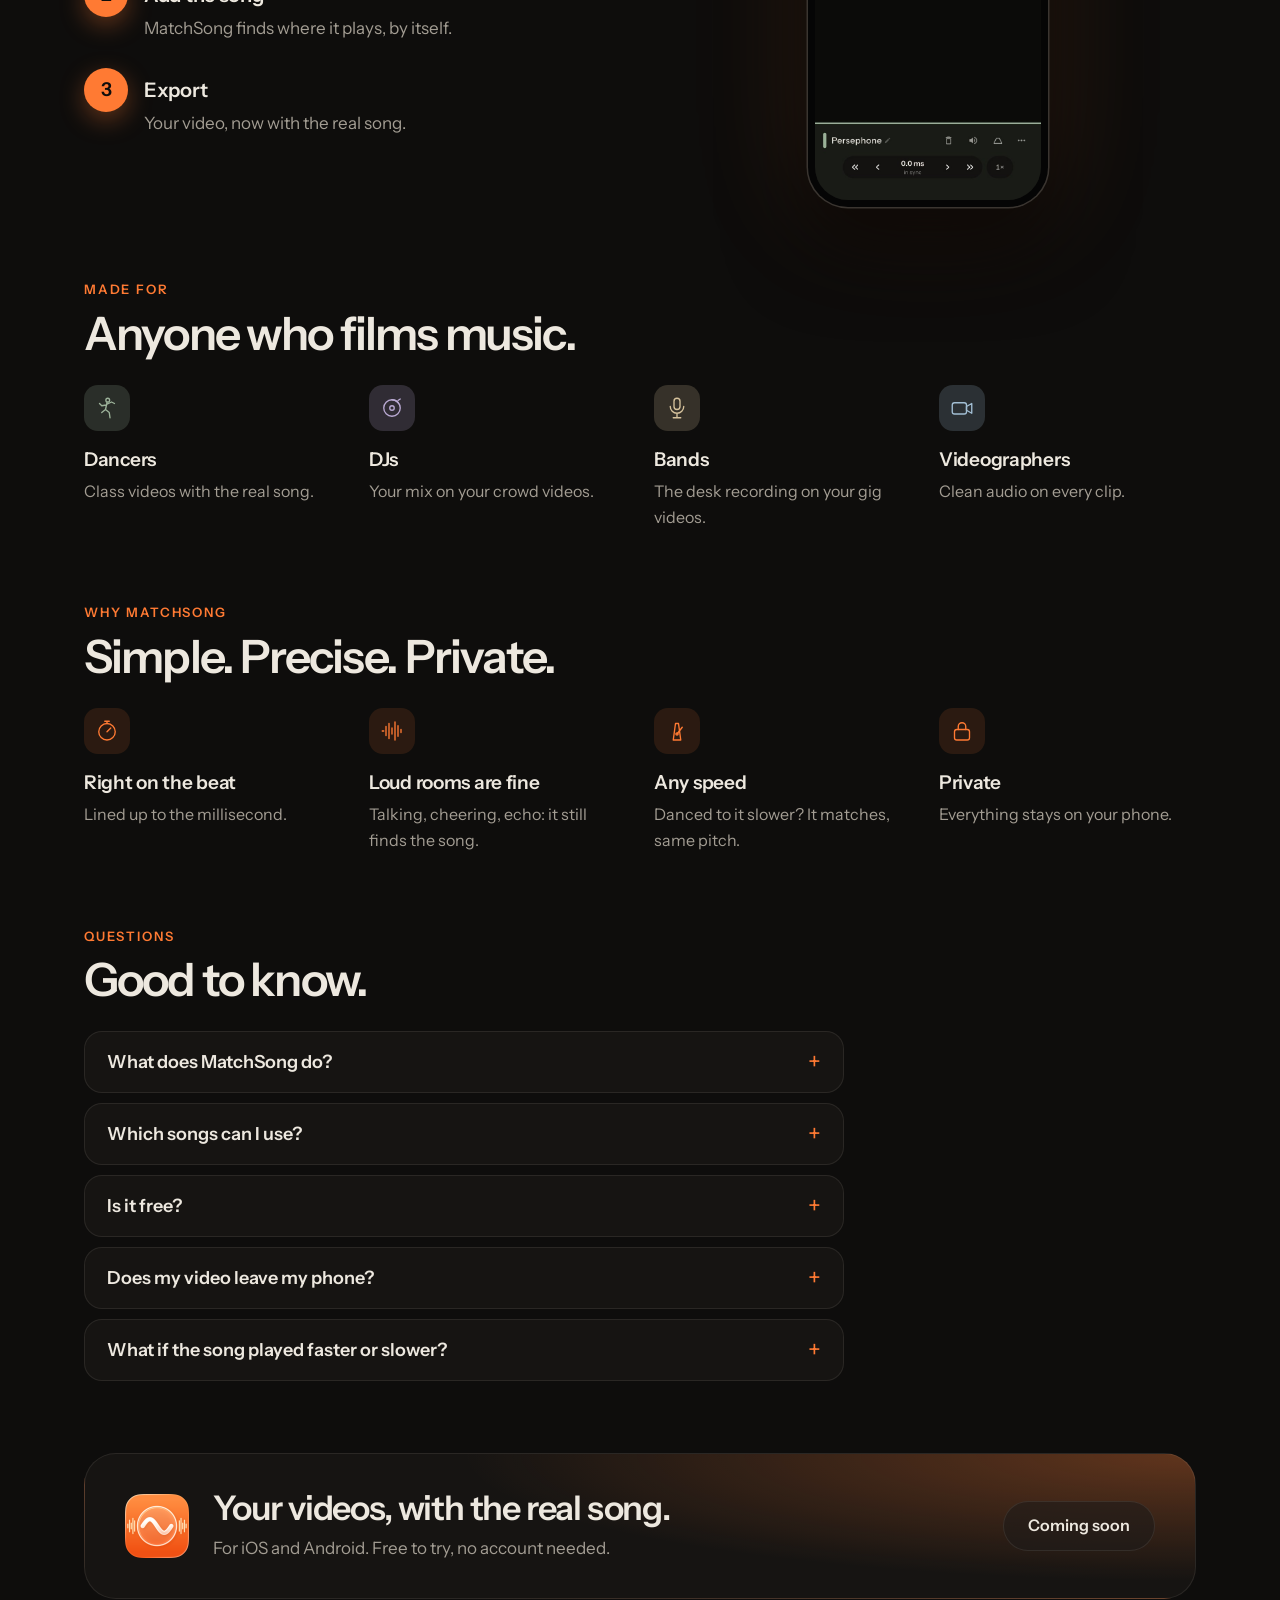
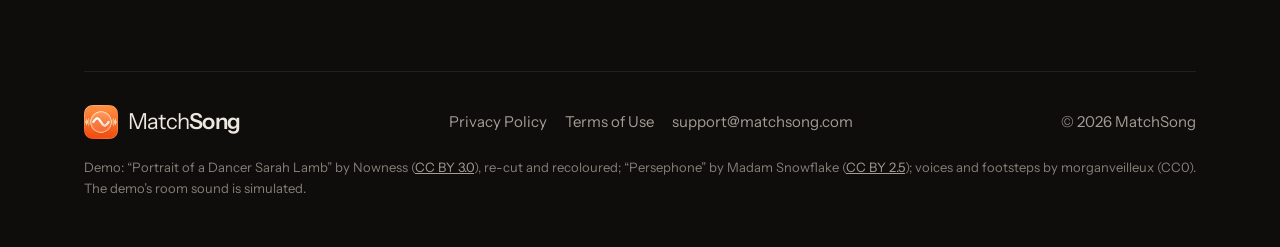
==== commit 55572430: "The site as in the app's store/site Co-Authored-By: Claude Opus 5.5 <noreply@anthropic.com>  Claude-" ====
--- a/index.html
+++ b/index.html
@@ -60,11 +60,11 @@
           <h2 class="title">Three steps.</h2>
           <ol class="steps reveal" id="steps">
             <li data-from="0"><span class="num">1</span><div><h3>Pick your video</h3><p>Any video filmed while music played.</p></div></li>
-            <li data-from="3.31"><span class="num">2</span><div><h3>Add the song</h3><p>MatchSong finds where it plays, by itself.</p></div></li>
-            <li data-from="10.85"><span class="num">3</span><div><h3>Export</h3><p>Your video, now with the real song.</p></div></li>
+            <li data-from="3.34"><span class="num">2</span><div><h3>Add the song</h3><p>MatchSong finds where it plays, by itself.</p></div></li>
+            <li data-from="10.91"><span class="num">3</span><div><h3>Export</h3><p>Your video, now with the real song.</p></div></li>
           </ol>
         </div>
-        <div class="device reveal"><video id="app-video" src="demo/app-steps.mp4" poster="demo/app-steps.jpg" muted loop playsinline preload="metadata" aria-label="MatchSong in use: a new project with a dance video, the song added and found in sync, then exported to Photos."></video></div>
+        <div class="device reveal"><video id="app-video" src="demo/app-steps.mp4?v=2" poster="demo/app-steps.jpg?v=2" muted loop playsinline preload="metadata" aria-label="MatchSong in use: a new project with a dance video, the song added and found in sync, then exported to Photos."></video></div>
       </div>
     </section>
 
--- a/style.css
+++ b/style.css
@@ -101,7 +101,7 @@
 /* the three steps: one light row */
 .steps { list-style: none; margin: 0; padding: 0; display: grid; gap: 26px; }
 .steps li { display: flex; gap: 16px; align-items: flex-start; }
-.steps .num { flex: none; transition: background-color 0.3s, color 0.3s, box-shadow 0.3s; }
+.steps .num { flex: none; transition: box-shadow 0.3s; }  /* colours change at once: fading both hid the digit halfway (1.2:1) */
 .steps.live li:not(.now) .num { background: transparent; color: var(--accent); box-shadow: inset 0 0 0 2px var(--accent); }  /* the steps the video isn't showing */
 .steps h3 { margin: 6px 0 4px; font-size: 20px; font-weight: 600; letter-spacing: -0.015em; }
 .steps p { margin: 0; color: var(--muted); }
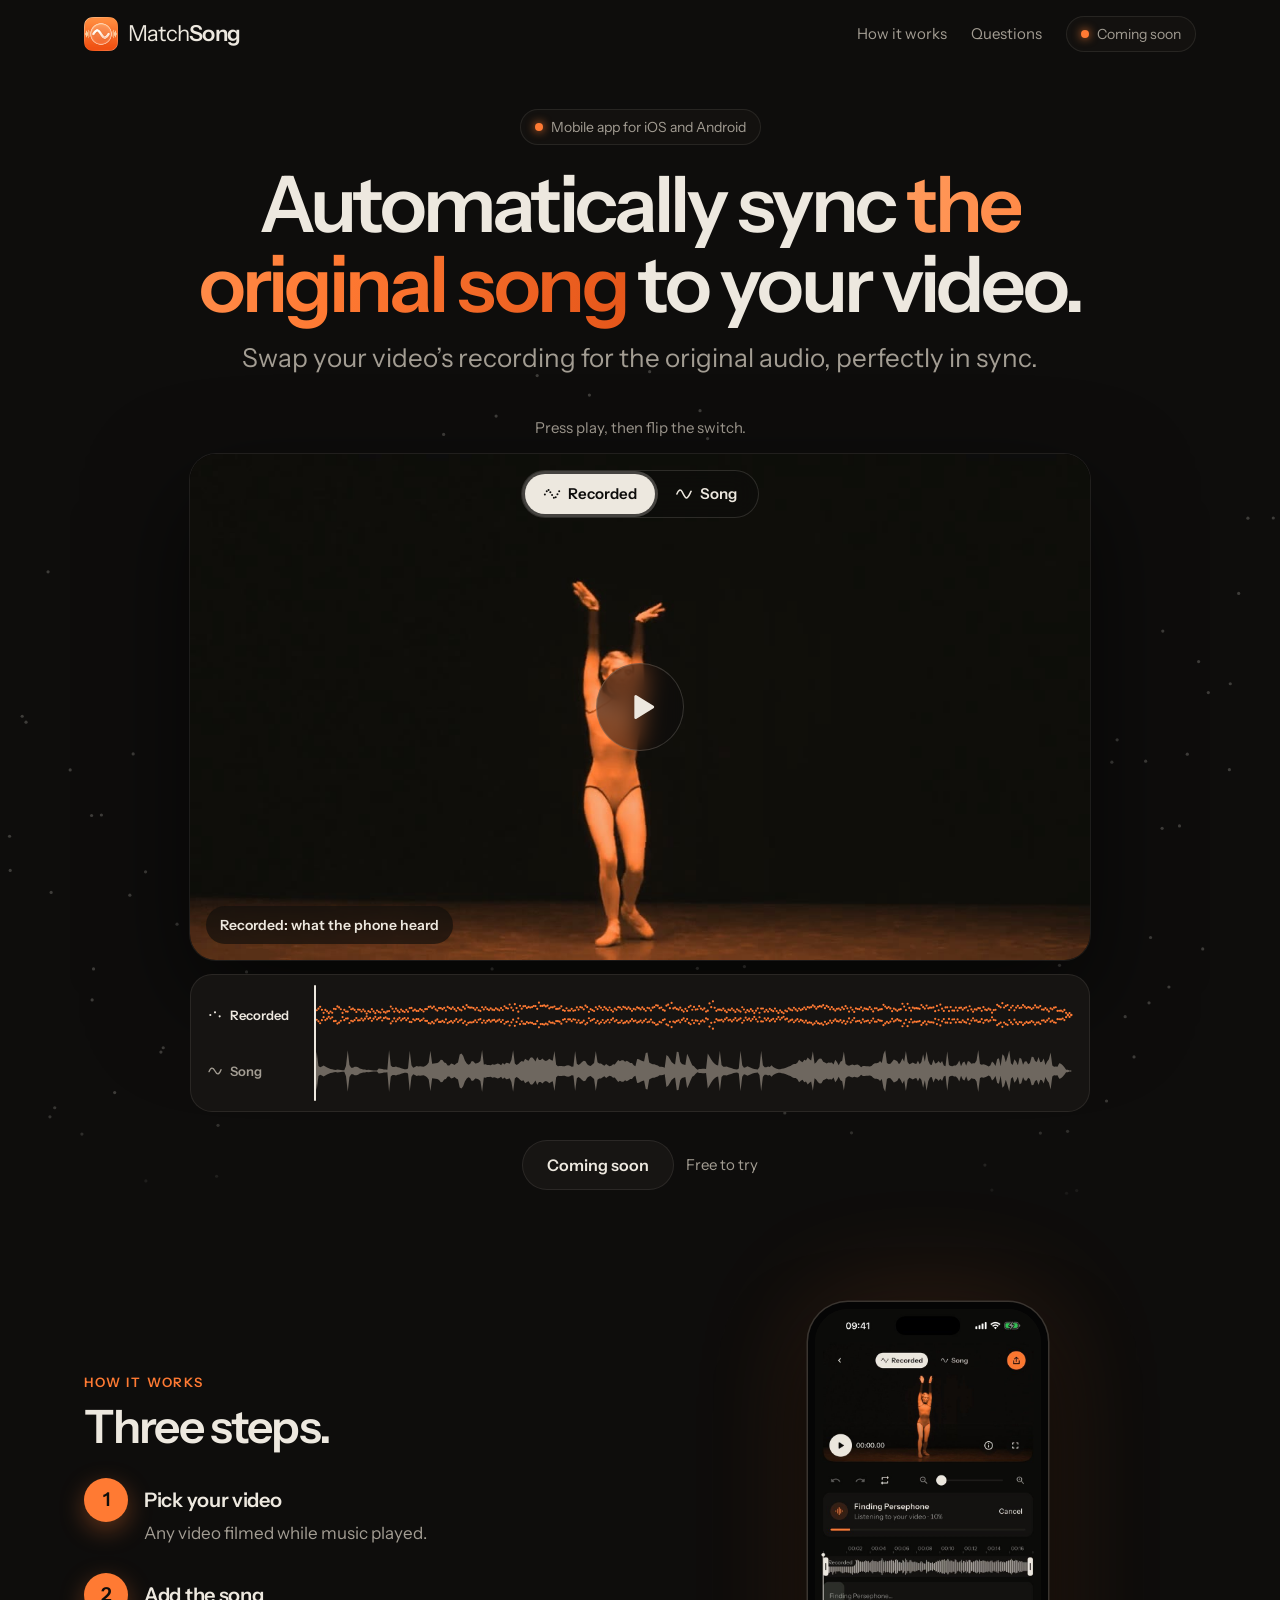
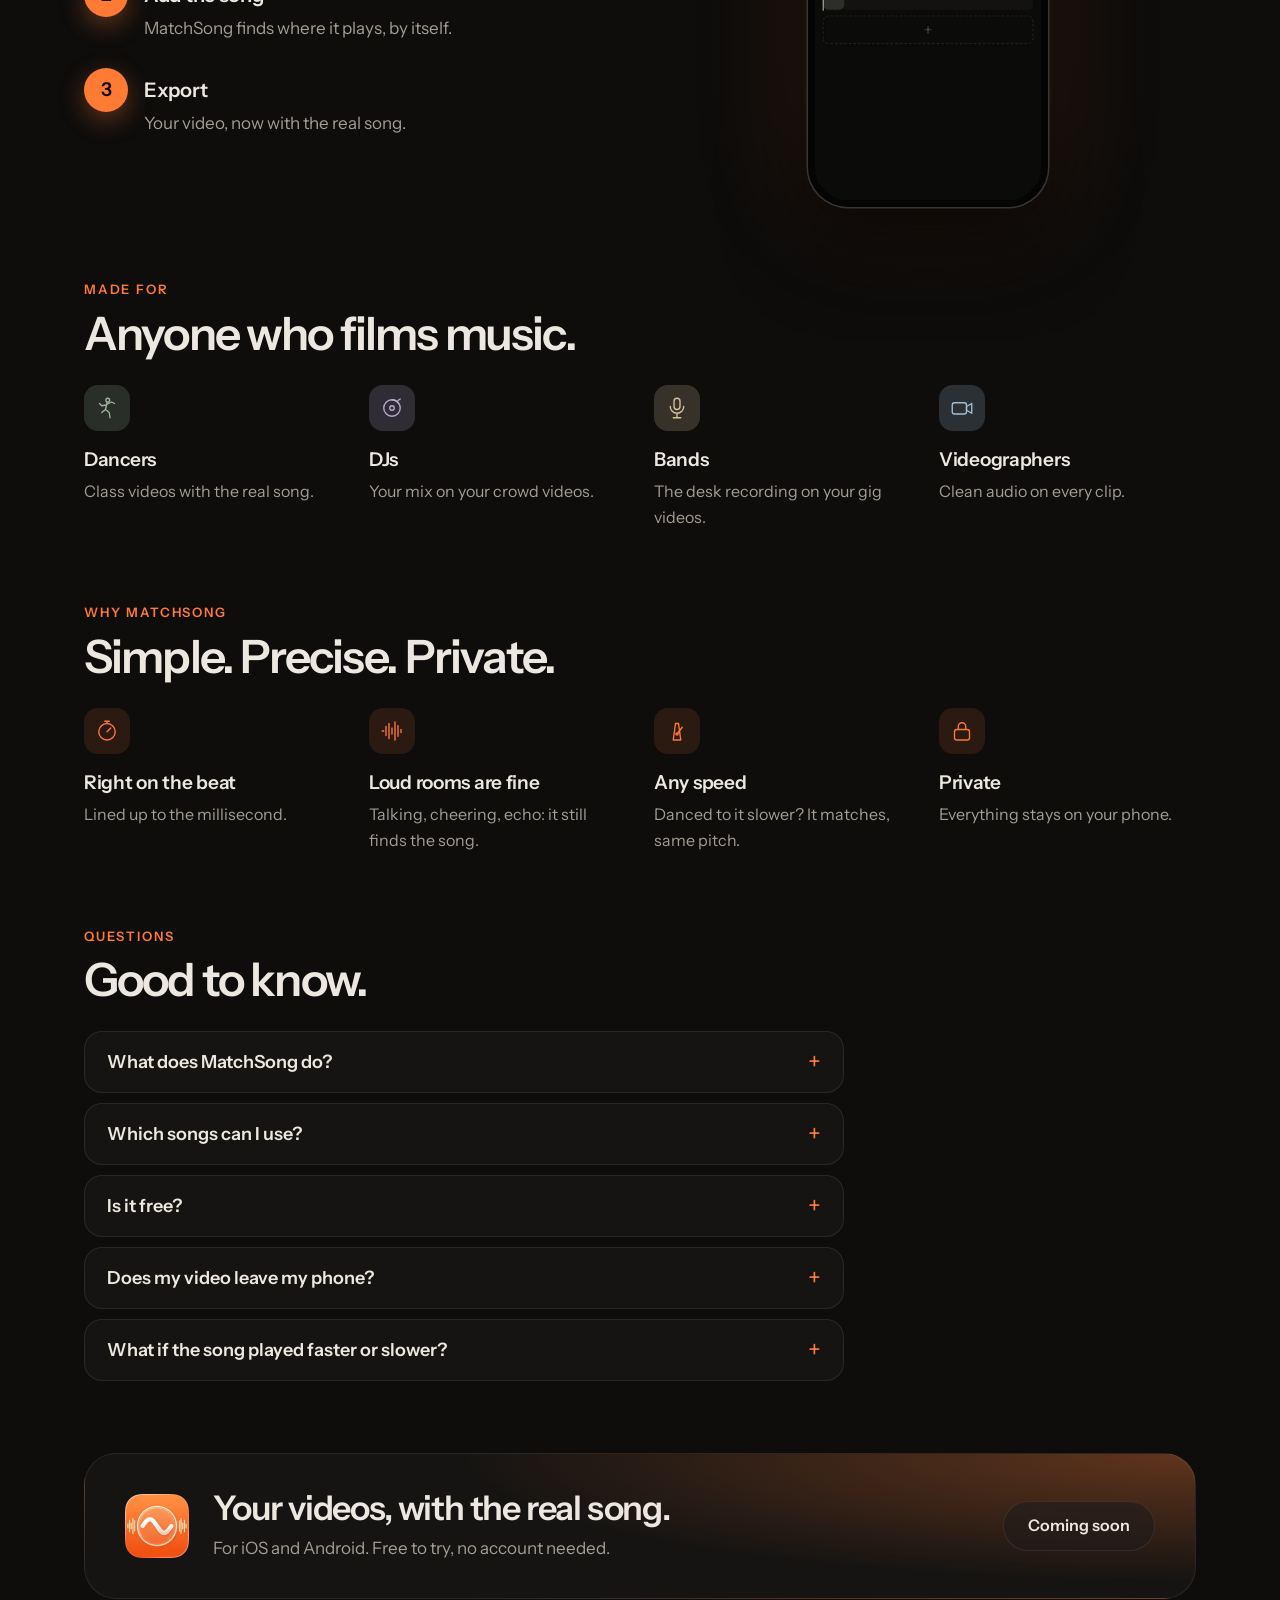
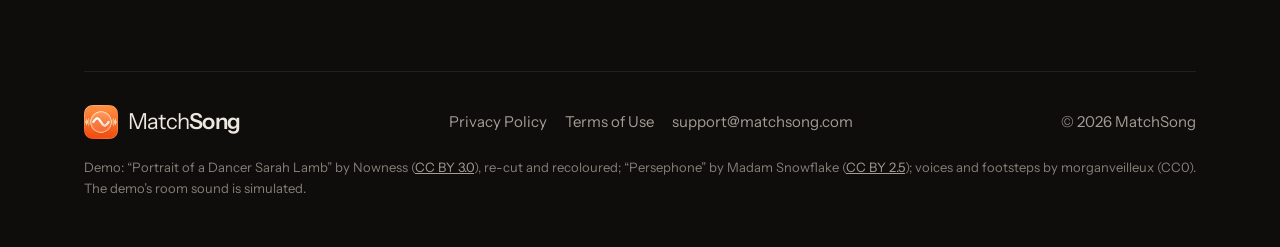
==== commit f676e479: "The site as in the app's store/site Co-Authored-By: Claude Opus 5.5 <noreply@anthropic.com>  Claude-" ====
--- a/index.html
+++ b/index.html
@@ -60,11 +60,11 @@
           <h2 class="title">Three steps.</h2>
           <ol class="steps reveal" id="steps">
             <li data-from="0"><span class="num">1</span><div><h3>Pick your video</h3><p>Any video filmed while music played.</p></div></li>
-            <li data-from="3.34"><span class="num">2</span><div><h3>Add the song</h3><p>MatchSong finds where it plays, by itself.</p></div></li>
-            <li data-from="10.91"><span class="num">3</span><div><h3>Export</h3><p>Your video, now with the real song.</p></div></li>
+            <li data-from="3.57"><span class="num">2</span><div><h3>Add the song</h3><p>MatchSong finds where it plays, by itself.</p></div></li>
+            <li data-from="19.31"><span class="num">3</span><div><h3>Export</h3><p>Your video, now with the real song.</p></div></li>
           </ol>
         </div>
-        <div class="device reveal"><video id="app-video" src="demo/app-steps.mp4?v=2" poster="demo/app-steps.jpg?v=2" muted loop playsinline preload="metadata" aria-label="MatchSong in use: a new project with a dance video, the song added and found in sync, then exported to Photos."></video></div>
+        <div class="device reveal"><video id="app-video" src="demo/app-steps.mp4?v=3" poster="demo/app-steps.jpg?v=3" muted loop playsinline preload="metadata" aria-label="MatchSong in use: a new project with a dance video, the song added and found in sync, then exported to Photos."></video></div>
       </div>
     </section>
 
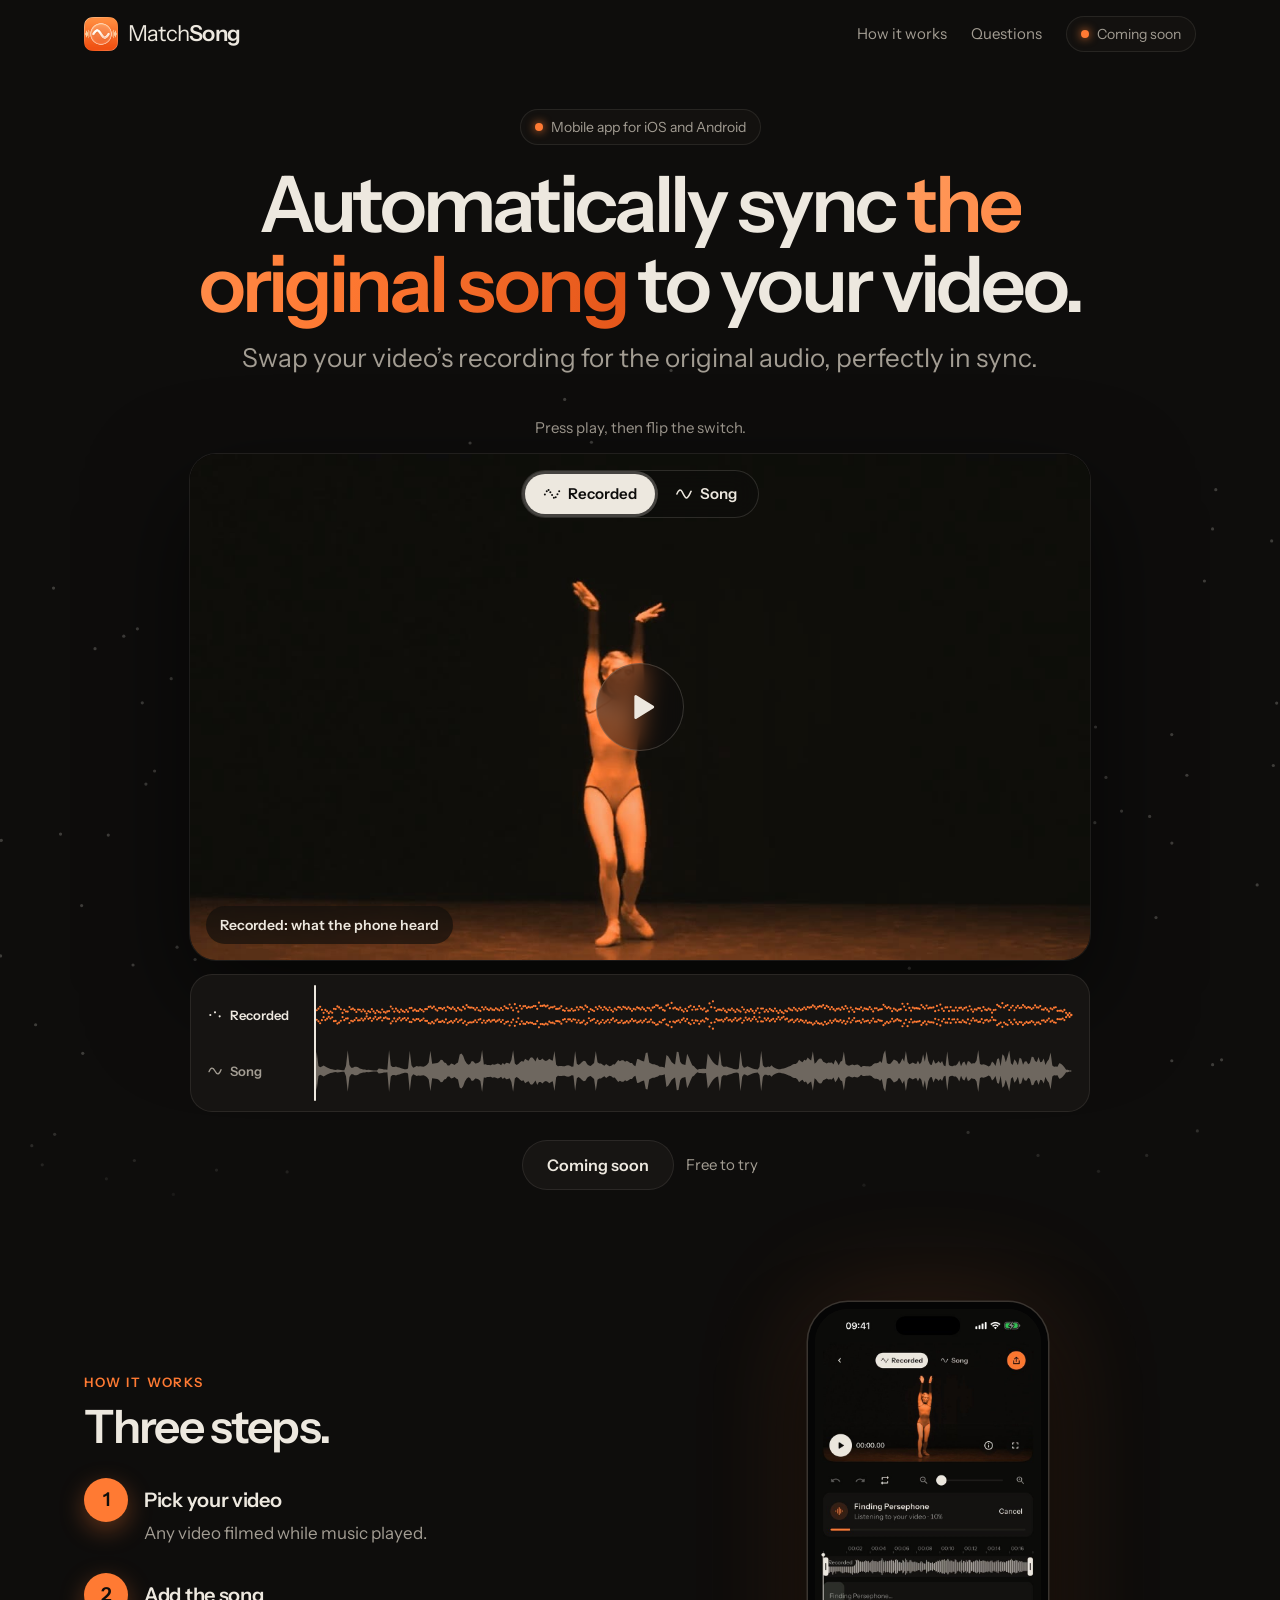
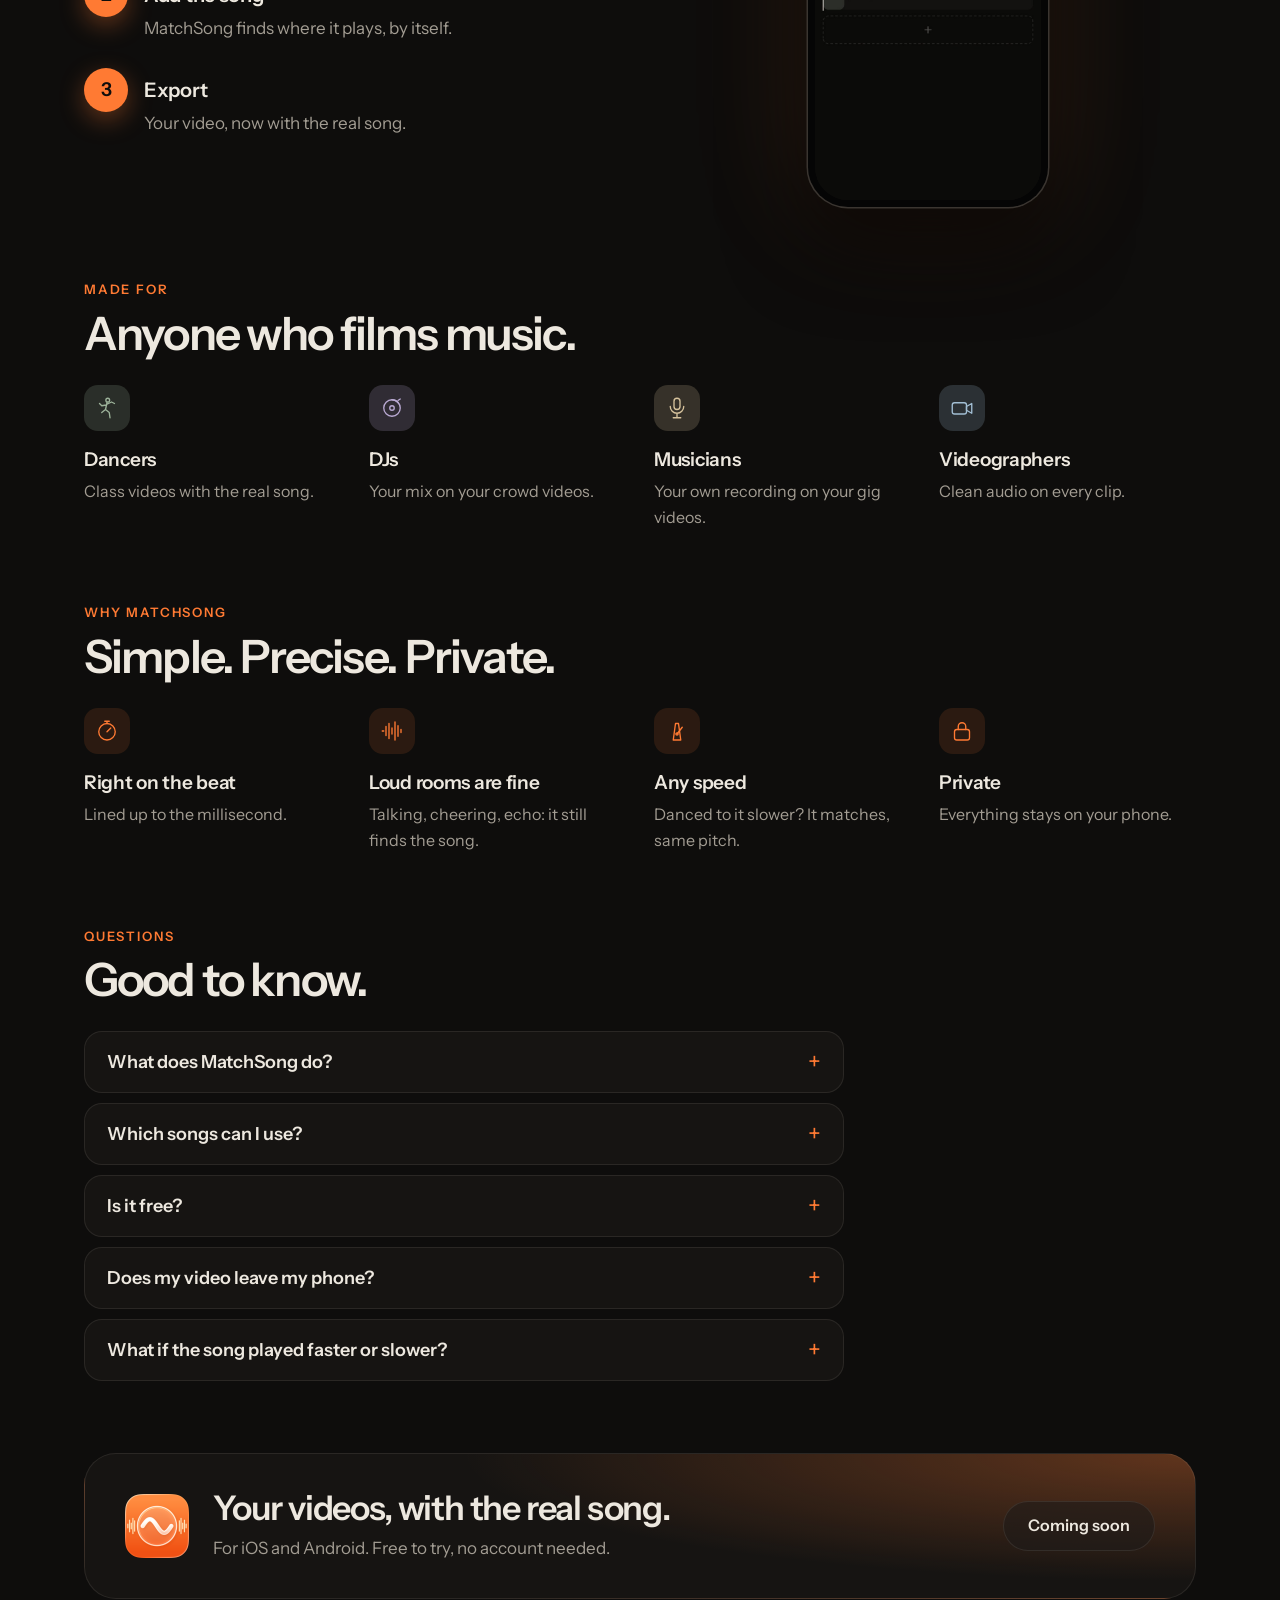
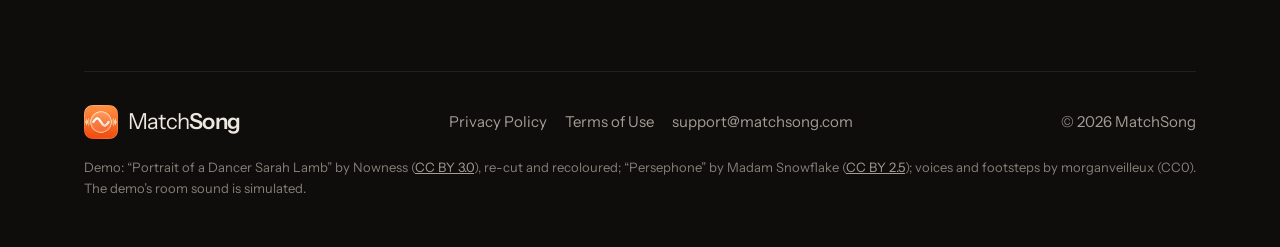
==== commit 7e142379: "The site as in the app's store/site Co-Authored-By: Claude Opus 5.5 <noreply@anthropic.com>  Claude-" ====
--- a/index.html
+++ b/index.html
@@ -74,7 +74,7 @@
       <div class="row4 reveal">
         <div class="item who dancers"><div class="mark"><svg viewBox="0 0 32 32"><circle cx="17" cy="5.5" r="2.5"/><path d="M16 9l-2 9 5 4 1 7M14 18l-5 4M16 11l6-3 4 2M15 12l-6 1-3-3"/></svg></div><h3>Dancers</h3><p>Class videos with the real song.</p></div>
         <div class="item who djs"><div class="mark"><svg viewBox="0 0 32 32"><circle cx="16" cy="16" r="11"/><circle cx="16" cy="16" r="3"/><path d="M24 6l3-2M16 5a11 11 0 0 1 9 5"/></svg></div><h3>DJs</h3><p>Your mix on your crowd videos.</p></div>
-        <div class="item who bands"><div class="mark"><svg viewBox="0 0 32 32"><rect x="12" y="3" width="8" height="15" rx="4"/><path d="M7 14a9 9 0 0 0 18 0M16 23v6M11 29h10"/></svg></div><h3>Bands</h3><p>The desk recording on your gig videos.</p></div>
+        <div class="item who musicians"><div class="mark"><svg viewBox="0 0 32 32"><rect x="12" y="3" width="8" height="15" rx="4"/><path d="M7 14a9 9 0 0 0 18 0M16 23v6M11 29h10"/></svg></div><h3>Musicians</h3><p>Your own recording on your gig videos.</p></div>
         <div class="item who video"><div class="mark"><svg viewBox="0 0 32 32"><rect x="3" y="9" width="19" height="15" rx="3"/><path d="M22 14l7-4v13l-7-4z"/></svg></div><h3>Videographers</h3><p>Clean audio on every clip.</p></div>
       </div>
     </section>
--- a/style.css
+++ b/style.css
@@ -61,7 +61,7 @@
 /* who it's for: each in one of the app's track colours */
 .row4 .who .mark, .who .mark { background: color-mix(in srgb, var(--tint) 20%, transparent); }
 .row4 .who .mark svg, .who .mark svg { stroke: var(--tint); }
-.who.dancers { --tint: var(--green); } .who.djs { --tint: var(--lavender); } .who.bands { --tint: var(--sand); } .who.video { --tint: var(--blue); }
+.who.dancers { --tint: var(--green); } .who.djs { --tint: var(--lavender); } .who.musicians { --tint: var(--sand); } .who.video { --tint: var(--blue); }
 
 /* the live demo: one video, with what the phone recorded or the original song MatchSong put back */
 .player { display: grid; gap: 14px; width: 100%; max-width: 900px; text-align: left; scroll-margin-top: 90px; }
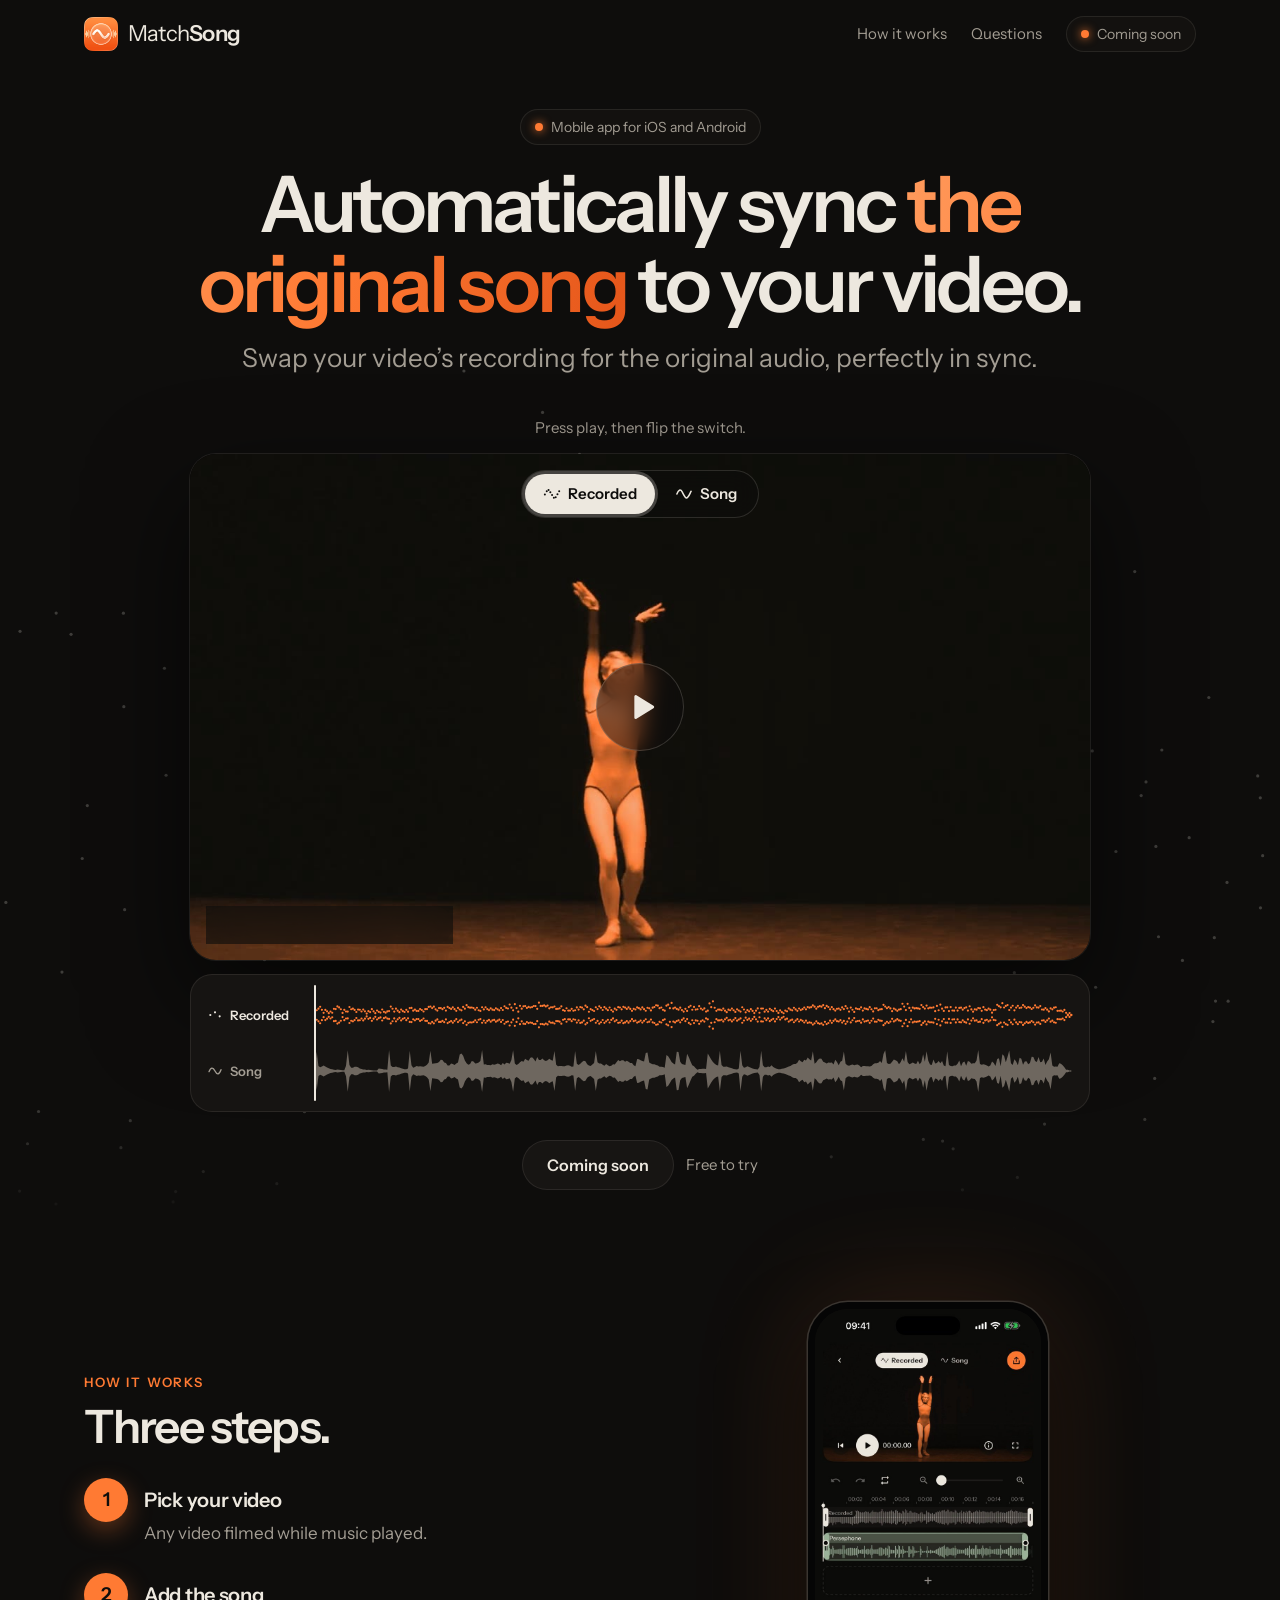
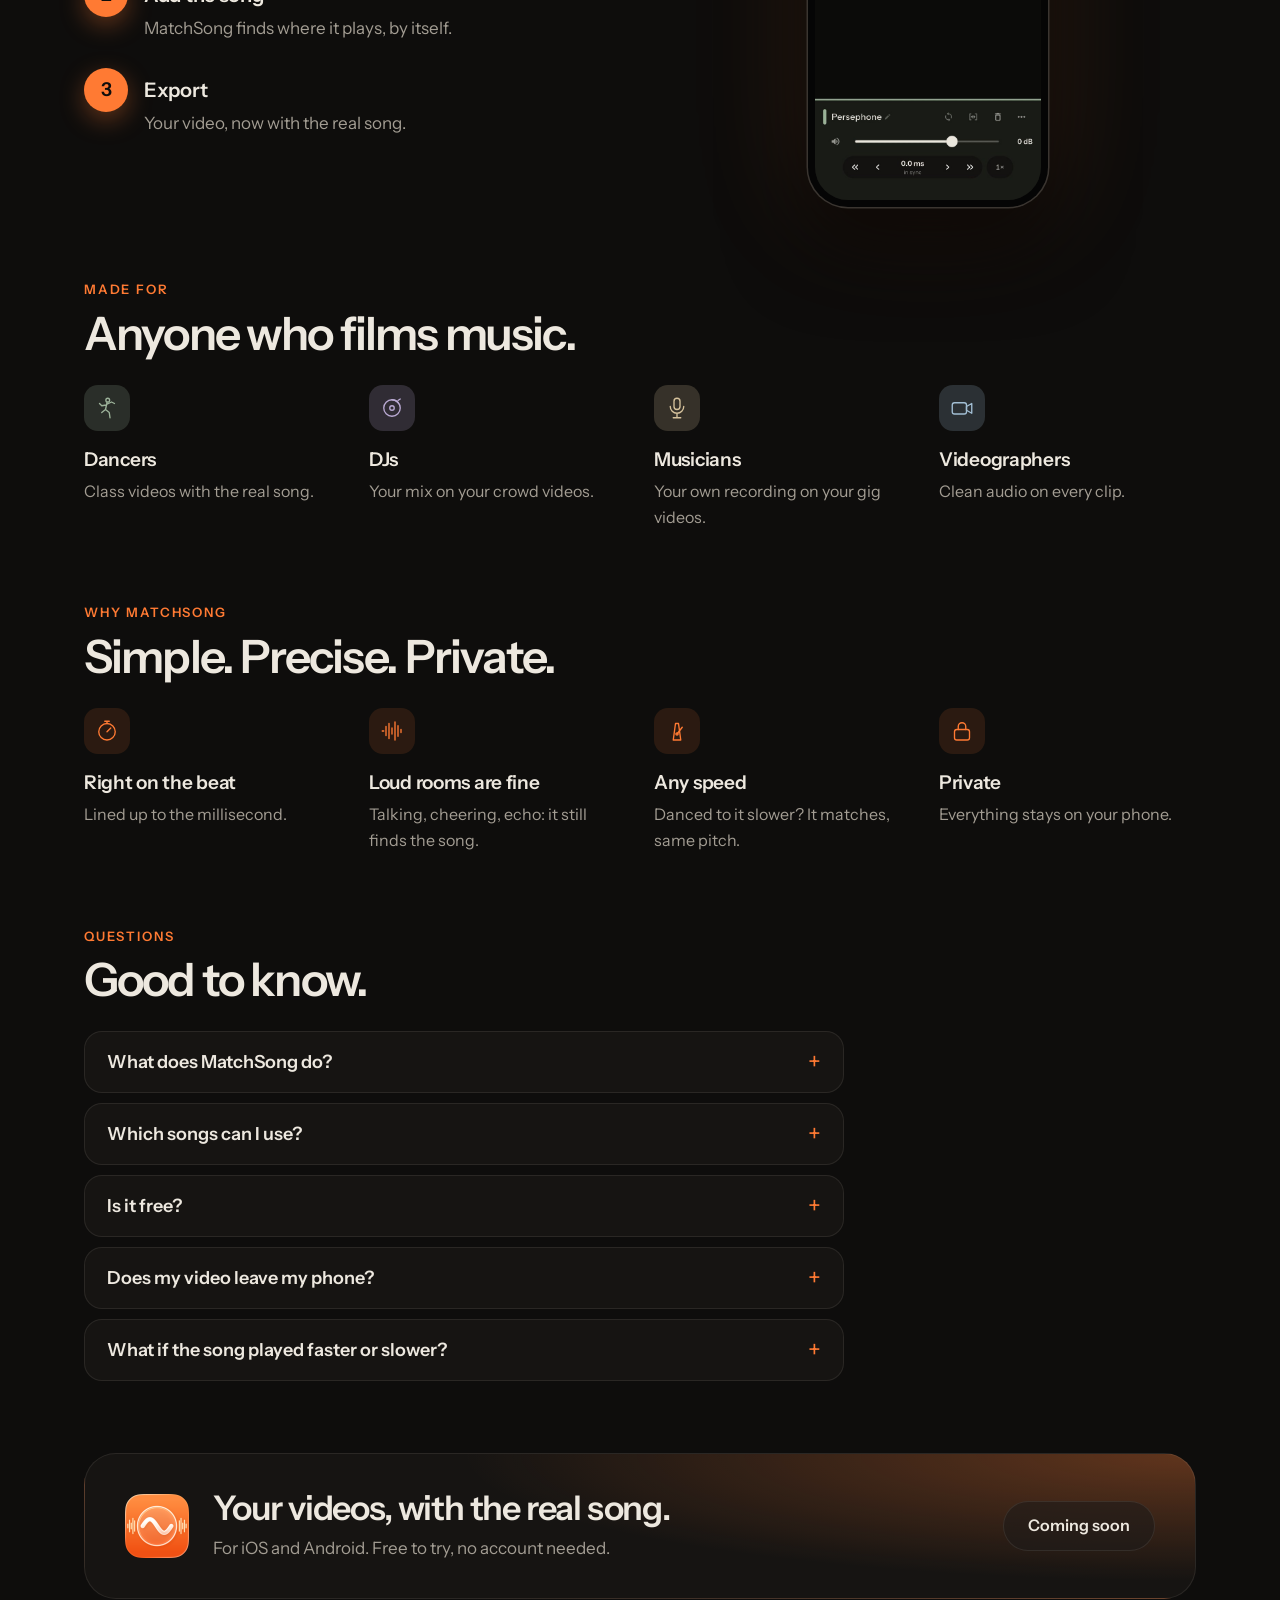
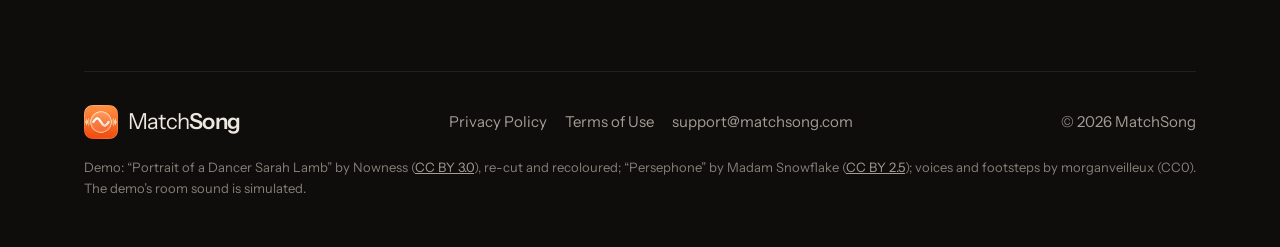
==== commit 6208536b: "The site as in the app's store/site Co-Authored-By: Claude Opus 5.5 <noreply@anthropic.com>  Claude-" ====
--- a/index.html
+++ b/index.html
@@ -60,11 +60,11 @@
           <h2 class="title">Three steps.</h2>
           <ol class="steps reveal" id="steps">
             <li data-from="0"><span class="num">1</span><div><h3>Pick your video</h3><p>Any video filmed while music played.</p></div></li>
-            <li data-from="3.57"><span class="num">2</span><div><h3>Add the song</h3><p>MatchSong finds where it plays, by itself.</p></div></li>
-            <li data-from="19.31"><span class="num">3</span><div><h3>Export</h3><p>Your video, now with the real song.</p></div></li>
+            <li data-from="3.49"><span class="num">2</span><div><h3>Add the song</h3><p>MatchSong finds where it plays, by itself.</p></div></li>
+            <li data-from="19.25"><span class="num">3</span><div><h3>Export</h3><p>Your video, now with the real song.</p></div></li>
           </ol>
         </div>
-        <div class="device reveal"><video id="app-video" src="demo/app-steps.mp4?v=3" poster="demo/app-steps.jpg?v=3" muted loop playsinline preload="metadata" aria-label="MatchSong in use: a new project with a dance video, the song added and found in sync, then exported to Photos."></video></div>
+        <div class="device reveal"><video id="app-video" src="demo/app-steps.mp4?v=4" poster="demo/app-steps.jpg?v=4" muted loop playsinline preload="metadata" aria-label="MatchSong in use: a new project with a dance video, the song added and found in sync, then exported to Photos."></video></div>
       </div>
     </section>
 
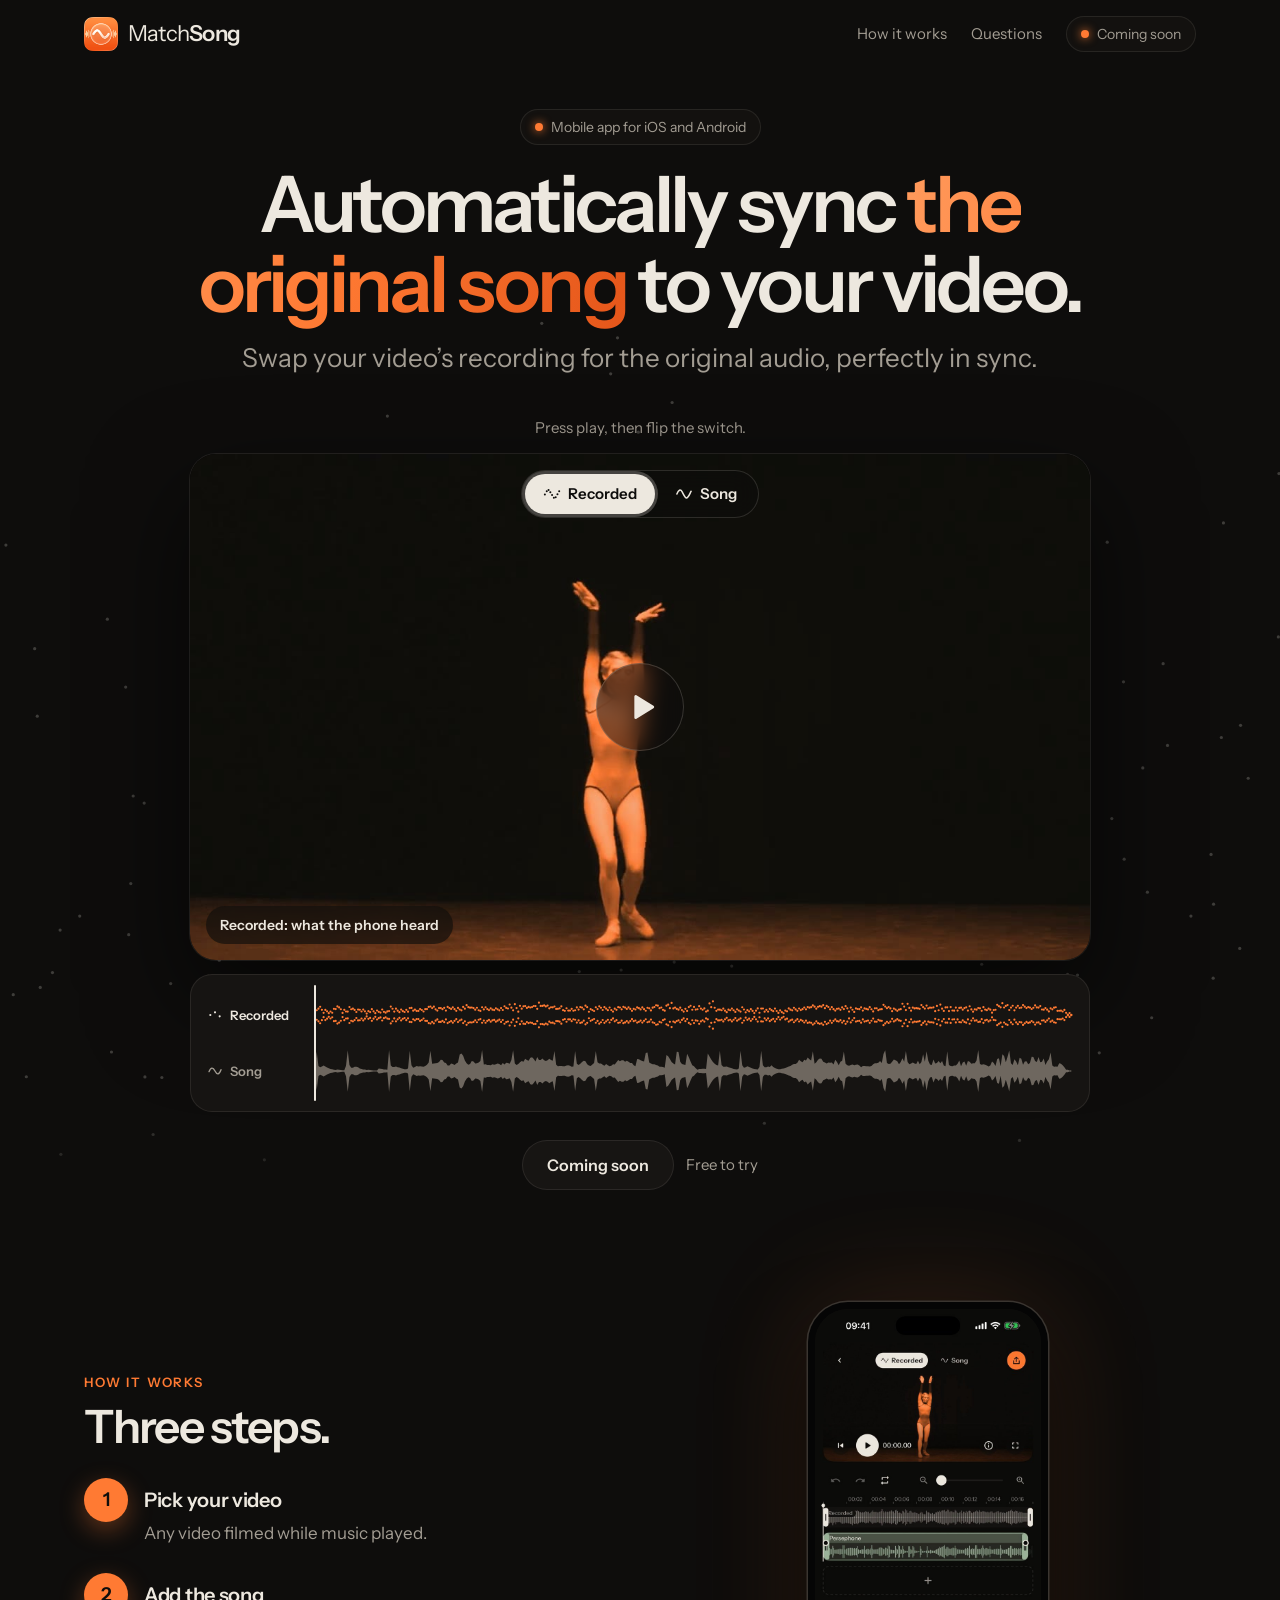
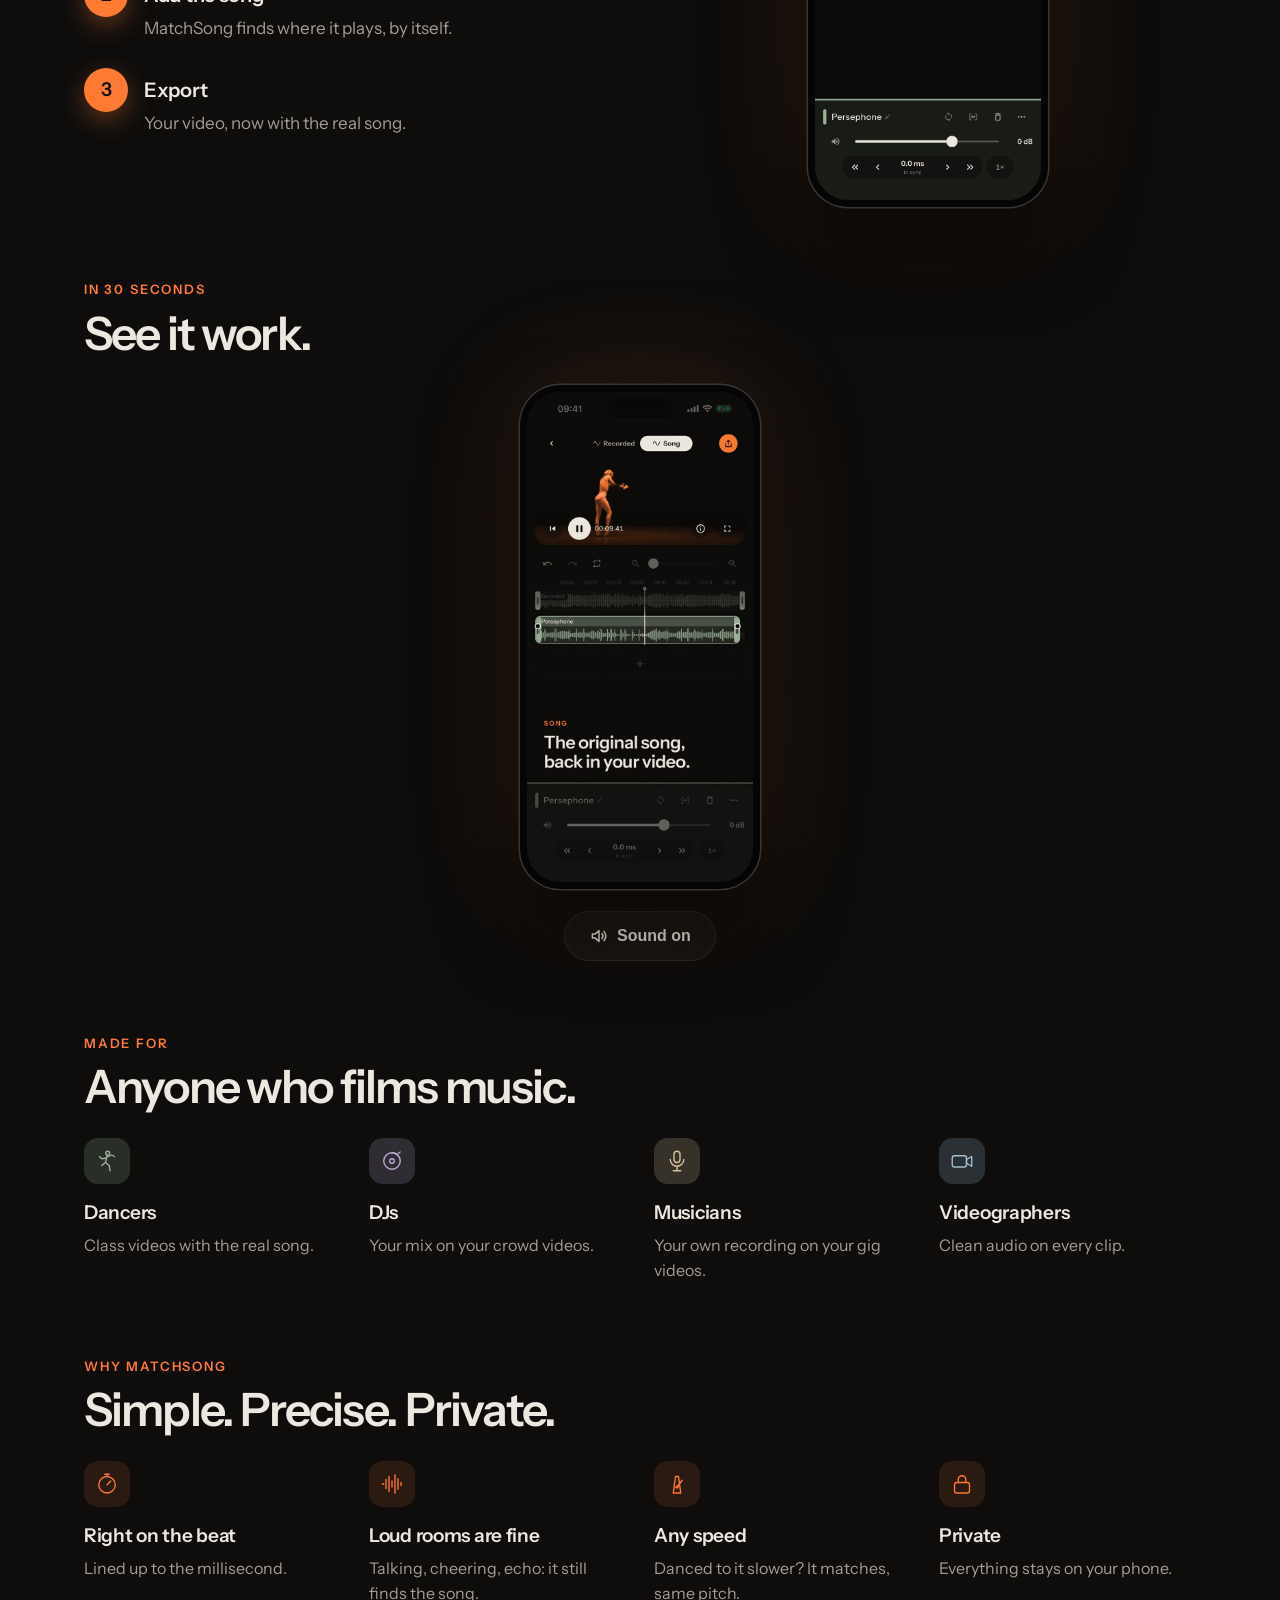
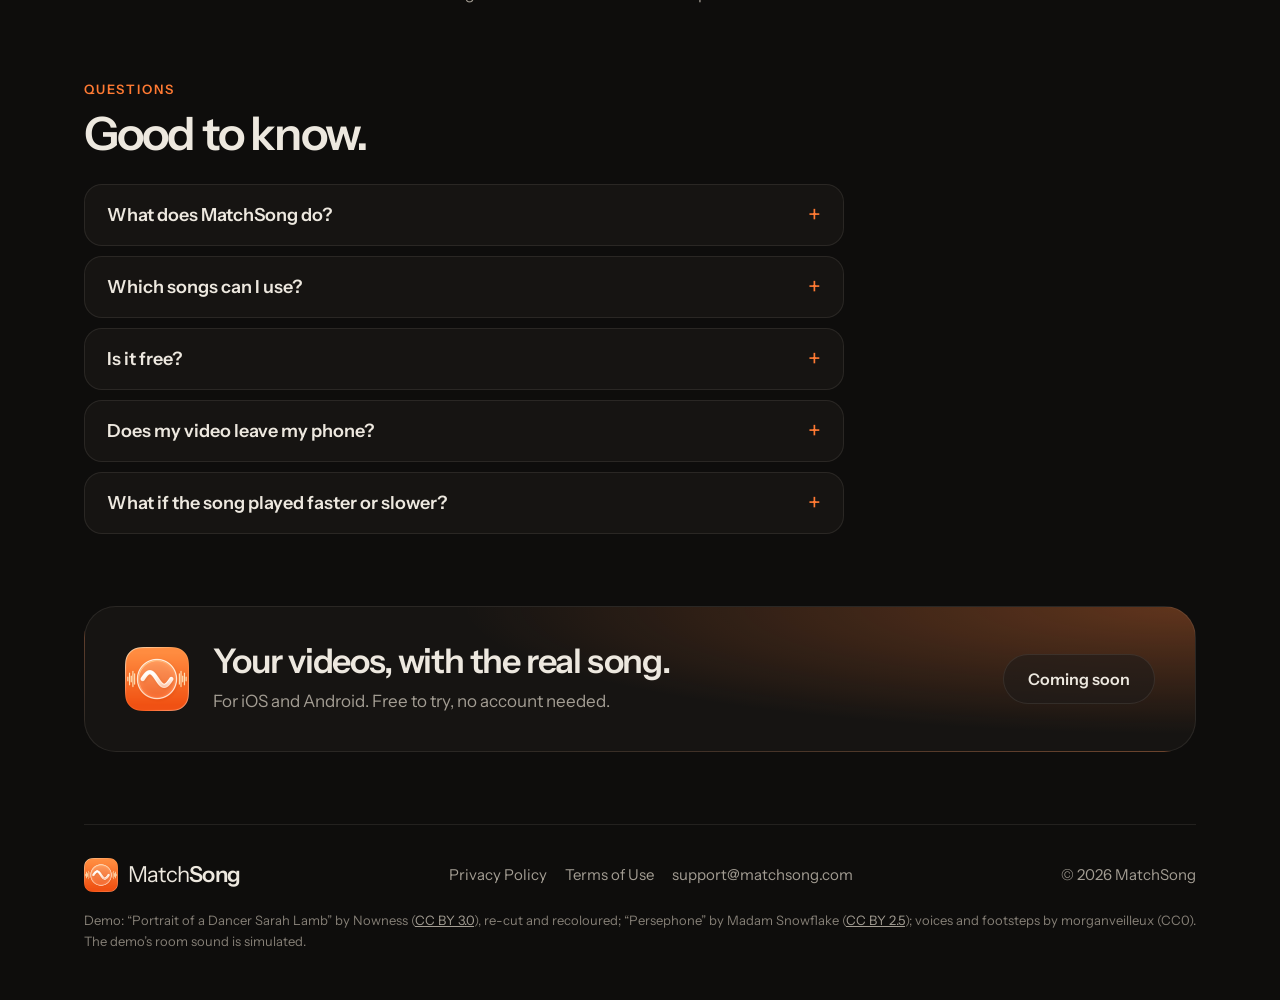
==== commit 23fba2bc: "The site as in the app's store/site Co-Authored-By: Claude Opus 5.5 <noreply@anthropic.com>  Claude-" ====
--- a/index.html
+++ b/index.html
@@ -14,7 +14,7 @@
 <link rel="icon" href="favicon.png">
 <link rel="apple-touch-icon" href="apple-touch-icon.png">
 <link rel="preload" href="fonts/InstrumentSans-SemiBold.woff2" as="font" type="font/woff2" crossorigin>
-<link rel="stylesheet" href="style.css">
+<link rel="stylesheet" href="style.css?v=2">
 </head>
 <body>
 <header class="top" id="top">
@@ -65,6 +65,15 @@
           </ol>
         </div>
         <div class="device reveal"><video id="app-video" src="demo/app-steps.mp4?v=4" poster="demo/app-steps.jpg?v=4" muted loop playsinline preload="metadata" aria-label="MatchSong in use: a new project with a dance video, the song added and found in sync, then exported to Photos."></video></div>
+      </div>
+    </section>
+
+    <section class="block" id="film">
+      <div class="kicker">In 30 seconds</div>
+      <h2 class="title">See it work.</h2>
+      <div class="film reveal">
+        <div class="device"><video id="film-video" src="demo/film.mp4?v=1" poster="demo/film.jpg?v=1" muted loop playsinline preload="metadata" aria-label="A 30-second film of MatchSong: a dance video with the sound the phone recorded, one tap to the original song in sync, how the song is found and the video exported."></video></div>
+        <button class="pill quiet" id="film-sound" aria-pressed="false"><svg viewBox="0 0 24 24" width="20" height="20" fill="none" stroke="currentColor" stroke-width="1.8" stroke-linecap="round" stroke-linejoin="round" aria-hidden="true"><path d="M4 9.5h3.5L12 5.5v13l-4.5-4H4z"/><path d="M15.5 9a4.5 4.5 0 0 1 0 6M18 6.5a8 8 0 0 1 0 11"/></svg><span>Sound on</span></button>
       </div>
     </section>
 
@@ -189,6 +198,7 @@
 }
 async function toggle() {
   if (playing) { at = now(); stopSources(); playing = false; video.pause(); return; }
+  filmHeard(false);  // one sound at a time
   const a = await prepare();
   if (a.context.state === 'suspended') await a.context.resume();
   start(at >= LENGTH - 0.1 ? 0 : at);
@@ -258,6 +268,22 @@
 lanes.addEventListener('pointerdown', e => { lanes.setPointerCapture(e.pointerId); seekAt(e); });
 lanes.addEventListener('pointermove', e => { if (lanes.hasPointerCapture(e.pointerId)) seekAt(e); });
 lanes.addEventListener('keydown', e => { if (e.key === 'ArrowRight') seek(now() + 2); if (e.key === 'ArrowLeft') seek(now() - 2); if (e.key === ' ') { e.preventDefault(); toggle(); } });
+// The 30-second film: plays silently when it comes into view (with Reduce Motion, only when
+// asked); its sound only when asked, and never over the demo's.
+const film = $('film-video'), filmSound = $('film-sound');
+function filmHeard(on) {
+  film.muted = !on;
+  filmSound.setAttribute('aria-pressed', on);
+  filmSound.querySelector('span').textContent = on ? 'Sound off' : 'Sound on';
+}
+if (!still) new IntersectionObserver(([e]) => e.isIntersecting ? film.play().catch(() => {}) : film.pause()).observe(film);
+film.onclick = () => film.paused ? film.play().catch(() => {}) : film.pause();
+filmSound.onclick = () => {
+  const on = film.muted;
+  if (on && playing) toggle();  // the demo stops: one sound at a time
+  filmHeard(on);
+  if (on) film.play().catch(() => {});
+};
 const appVideo = $('app-video');
 if (!still) new IntersectionObserver(([e]) => e.isIntersecting ? appVideo.play().catch(() => {}) : appVideo.pause()).observe(appVideo);
 // The step the app video is showing lights up beside it (each step says from which second).
--- a/style.css
+++ b/style.css
@@ -95,6 +95,8 @@
 .how .device { justify-self: center; }
 .device { position: relative; width: 240px; border-radius: 40px; padding: 7px; background: #050505; box-shadow: 0 0 0 1.5px #3A3530, 0 40px 80px rgba(0, 0, 0, 0.6), 0 0 120px rgba(255, 122, 51, 0.16); }
 .device video { display: block; width: 100%; aspect-ratio: 660 / 1434; border-radius: 33px; background: #0E0D0C; }
+.film { display: flex; flex-direction: column; align-items: center; gap: 22px; }
+.film video { aspect-ratio: 660 / 1430; cursor: pointer; }
 @media (max-width: 760px) { .how { grid-template-columns: 1fr; gap: 36px; } .device { width: 220px; margin: 0 auto; } }
 .free { color: var(--muted); font-size: 15px; }
 
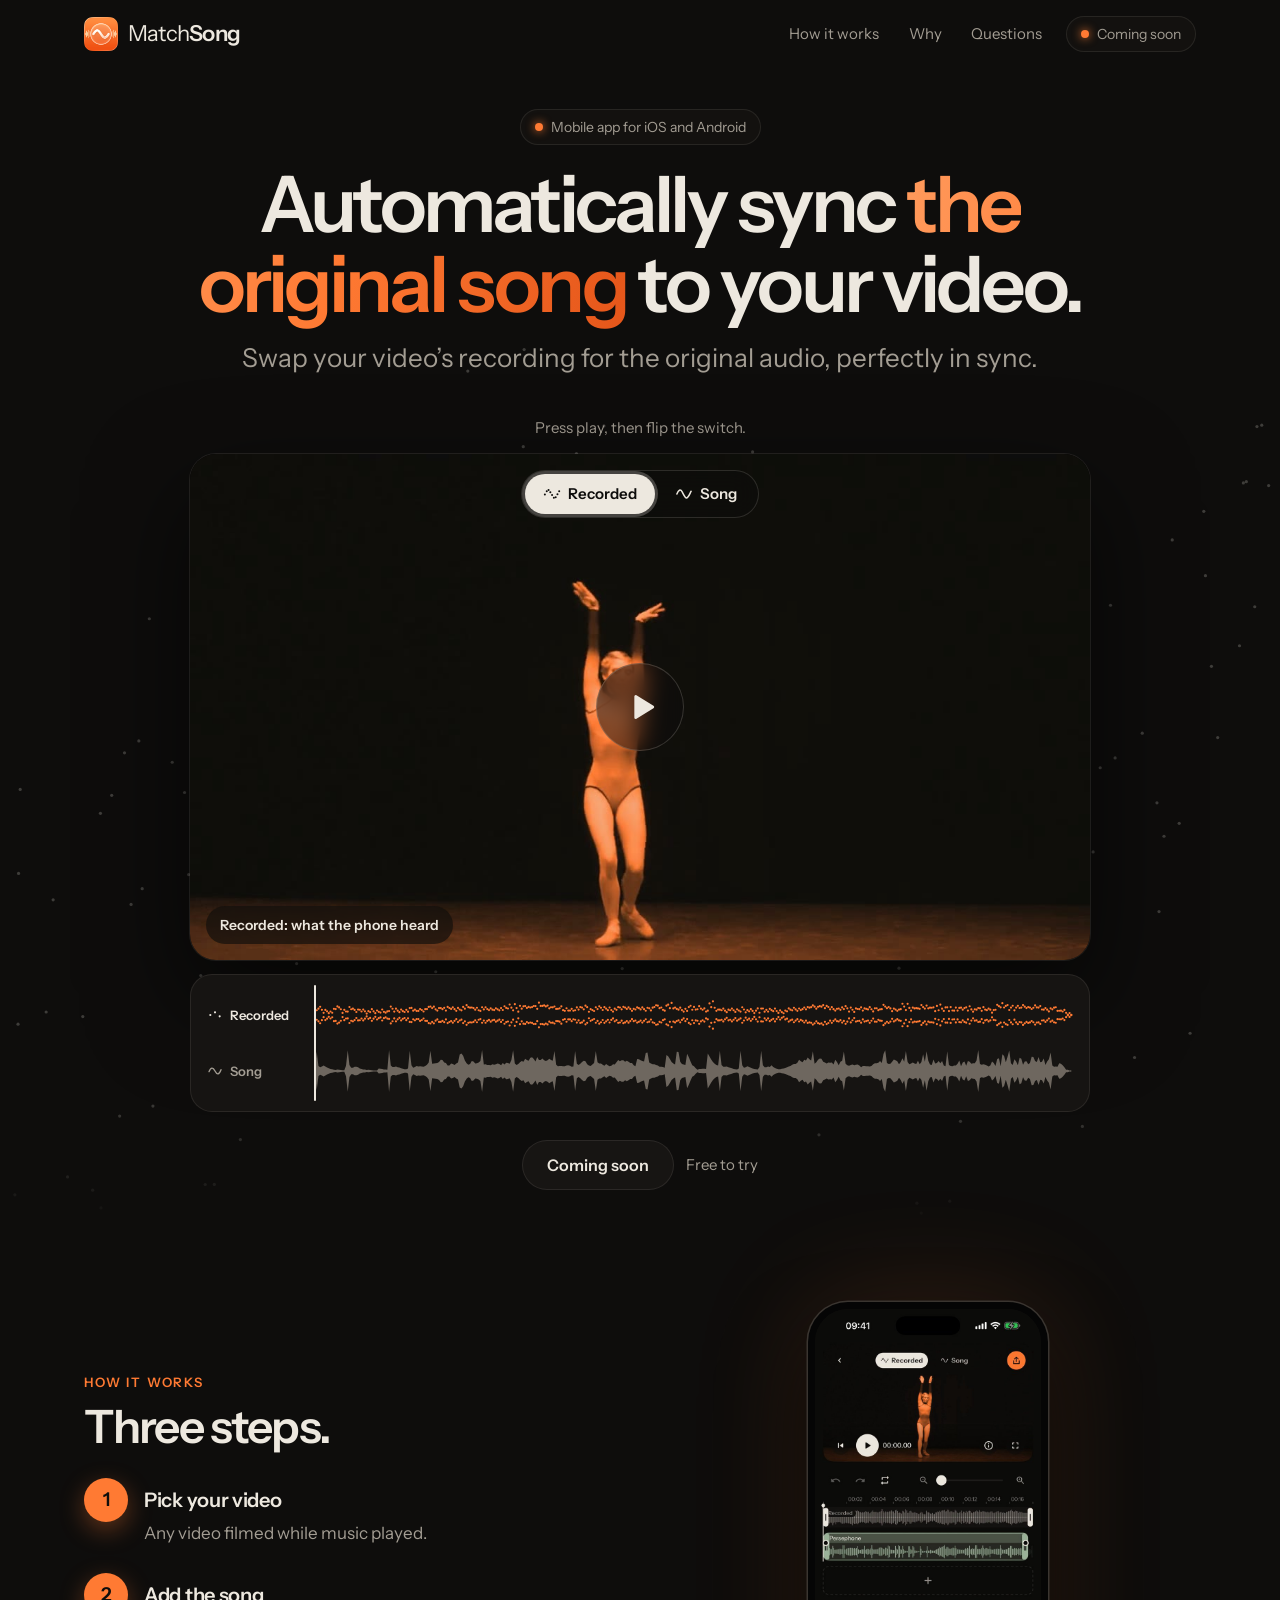
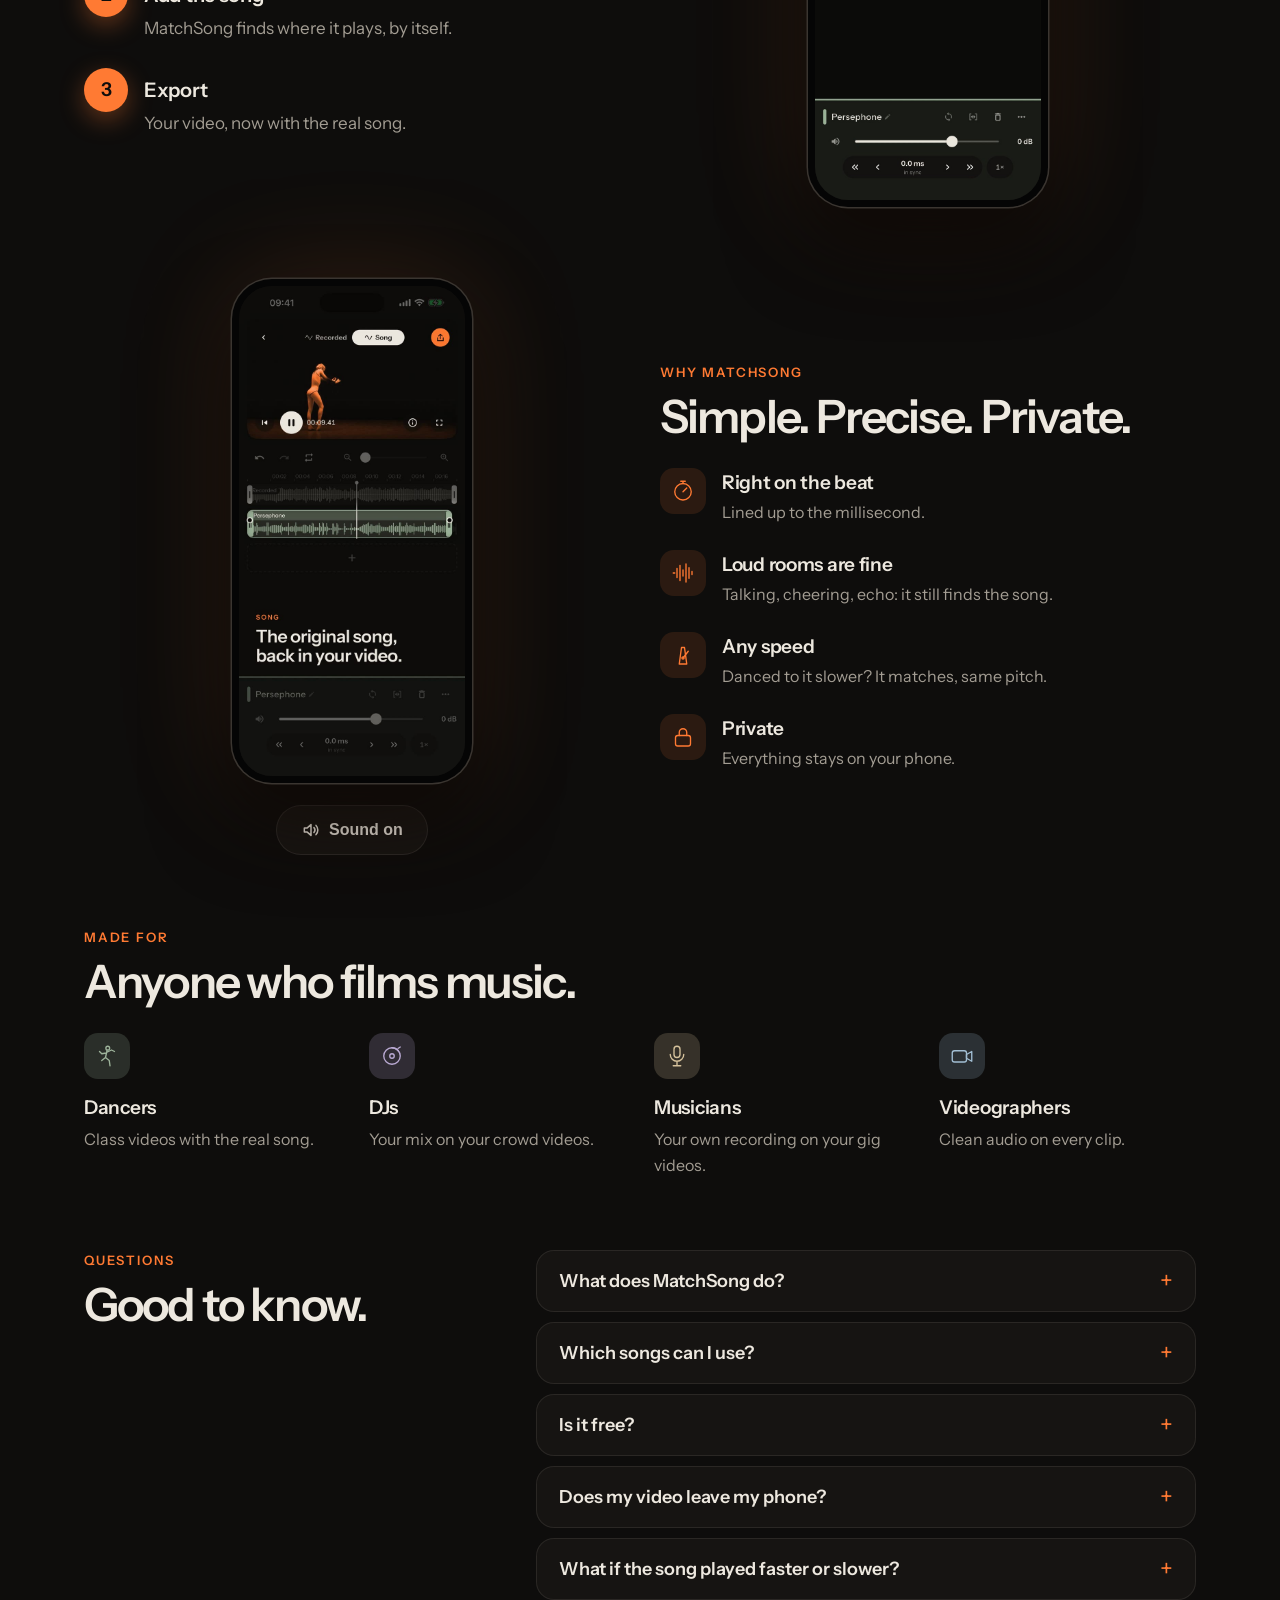
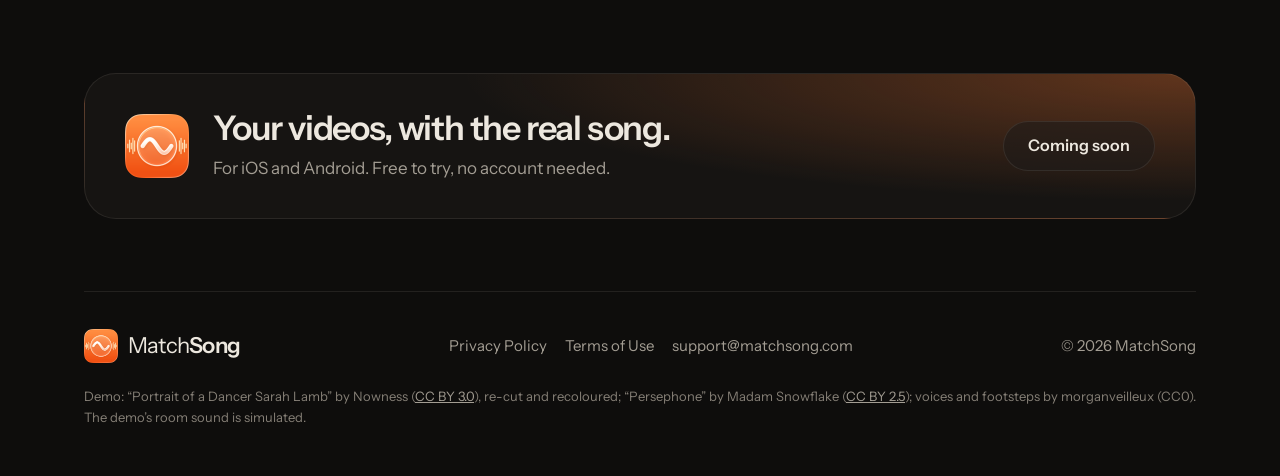
==== commit 79ef4381: "The site as in the app's store/site Co-Authored-By: Claude Opus 5.5 <noreply@anthropic.com>  Claude-" ====
--- a/index.html
+++ b/index.html
@@ -14,13 +14,13 @@
 <link rel="icon" href="favicon.png">
 <link rel="apple-touch-icon" href="apple-touch-icon.png">
 <link rel="preload" href="fonts/InstrumentSans-SemiBold.woff2" as="font" type="font/woff2" crossorigin>
-<link rel="stylesheet" href="style.css?v=2">
+<link rel="stylesheet" href="style.css?v=3">
 </head>
 <body>
 <header class="top" id="top">
   <div class="wrap">
     <a class="brand" href="./"><img src="icon.png" alt=""><span>Match<b>Song</b></span></a>
-    <nav><a class="link" href="#how">How it works</a><a class="link" href="#faq">Questions</a><span class="chip"><i></i>Coming soon</span></nav>
+    <nav><a class="link" href="#how">How it works</a><a class="link" href="#why">Why</a><a class="link" href="#faq">Questions</a><span class="chip"><i></i>Coming soon</span></nav>
   </div>
 </header>
 
@@ -68,12 +68,22 @@
       </div>
     </section>
 
-    <section class="block" id="film">
-      <div class="kicker">In 30 seconds</div>
-      <h2 class="title">See it work.</h2>
-      <div class="film reveal">
-        <div class="device"><video id="film-video" src="demo/film.mp4?v=1" poster="demo/film.jpg?v=1" muted loop playsinline preload="metadata" aria-label="A 30-second film of MatchSong: a dance video with the sound the phone recorded, one tap to the original song in sync, how the song is found and the video exported."></video></div>
-        <button class="pill quiet" id="film-sound" aria-pressed="false"><svg viewBox="0 0 24 24" width="20" height="20" fill="none" stroke="currentColor" stroke-width="1.8" stroke-linecap="round" stroke-linejoin="round" aria-hidden="true"><path d="M4 9.5h3.5L12 5.5v13l-4.5-4H4z"/><path d="M15.5 9a4.5 4.5 0 0 1 0 6M18 6.5a8 8 0 0 1 0 11"/></svg><span>Sound on</span></button>
+    <section class="block" id="why">
+      <div class="split">
+        <div>
+          <div class="kicker">Why MatchSong</div>
+          <h2 class="title">Simple. Precise. Private.</h2>
+          <ul class="reasons reveal">
+            <li><div class="mark"><svg viewBox="0 0 32 32"><circle cx="16" cy="17" r="11"/><path d="M16 17l5-5M13 3h6M16 6V3"/></svg></div><div><h3>Right on the beat</h3><p>Lined up to the millisecond.</p></div></li>
+            <li><div class="mark"><svg viewBox="0 0 32 32"><path d="M3 16h2M8 10v12M12 6v20M16 12v8M20 4v24M24 9v14M28 14v4"/></svg></div><div><h3>Loud rooms are fine</h3><p>Talking, cheering, echo: it still finds the song.</p></div></li>
+            <li><div class="mark"><svg viewBox="0 0 32 32"><path d="M11 28h10l-3-22h-4z"/><path d="M16 20l7-9"/><circle cx="16" cy="20" r="1.5"/></svg></div><div><h3>Any speed</h3><p>Danced to it slower? It matches, same pitch.</p></div></li>
+            <li><div class="mark"><svg viewBox="0 0 32 32"><rect x="6" y="14" width="20" height="14" rx="3"/><path d="M11 14v-4a5 5 0 0 1 10 0v4"/></svg></div><div><h3>Private</h3><p>Everything stays on your phone.</p></div></li>
+          </ul>
+        </div>
+        <div class="film reveal">
+          <div class="device"><video id="film-video" src="demo/film.mp4?v=1" poster="demo/film.jpg?v=1" muted loop playsinline preload="metadata" aria-label="A 30-second film of MatchSong: a dance video with the sound the phone recorded, one tap to the original song in sync, how the song is found and the video exported."></video></div>
+          <button class="pill quiet" id="film-sound" aria-pressed="false"><svg viewBox="0 0 24 24" width="20" height="20" fill="none" stroke="currentColor" stroke-width="1.8" stroke-linecap="round" stroke-linejoin="round" aria-hidden="true"><path d="M4 9.5h3.5L12 5.5v13l-4.5-4H4z"/><path d="M15.5 9a4.5 4.5 0 0 1 0 6M18 6.5a8 8 0 0 1 0 11"/></svg><span>Sound on</span></button>
+        </div>
       </div>
     </section>
 
@@ -88,26 +98,19 @@
       </div>
     </section>
 
-    <section class="block" id="why">
-      <div class="kicker">Why MatchSong</div>
-      <h2 class="title">Simple. Precise. Private.</h2>
-      <div class="row4 reveal">
-        <div class="item"><div class="mark"><svg viewBox="0 0 32 32"><circle cx="16" cy="17" r="11"/><path d="M16 17l5-5M13 3h6M16 6V3"/></svg></div><h3>Right on the beat</h3><p>Lined up to the millisecond.</p></div>
-        <div class="item"><div class="mark"><svg viewBox="0 0 32 32"><path d="M3 16h2M8 10v12M12 6v20M16 12v8M20 4v24M24 9v14M28 14v4"/></svg></div><h3>Loud rooms are fine</h3><p>Talking, cheering, echo: it still finds the song.</p></div>
-        <div class="item"><div class="mark"><svg viewBox="0 0 32 32"><path d="M11 28h10l-3-22h-4z"/><path d="M16 20l7-9"/><circle cx="16" cy="20" r="1.5"/></svg></div><h3>Any speed</h3><p>Danced to it slower? It matches, same pitch.</p></div>
-        <div class="item"><div class="mark"><svg viewBox="0 0 32 32"><rect x="6" y="14" width="20" height="14" rx="3"/><path d="M11 14v-4a5 5 0 0 1 10 0v4"/></svg></div><h3>Private</h3><p>Everything stays on your phone.</p></div>
-      </div>
-    </section>
-
     <section class="block" id="faq">
-      <div class="kicker">Questions</div>
-      <h2 class="title">Good to know.</h2>
-      <div class="faq">
-        <details><summary>What does MatchSong do?</summary><p>It swaps your video&rsquo;s recording for the original audio, perfectly in sync.</p></details>
-        <details><summary>Which songs can I use?</summary><p>Any song file you have (MP3, AAC, WAV, FLAC and more), or a better recording of the same music, like your DJ mix. Songs from streaming apps are locked and can&rsquo;t be used.</p></details>
-        <details><summary>Is it free?</summary><p>Finding the song, listening and editing are free. Saving the finished video needs MatchSong Pro.</p></details>
-        <details><summary>Does my video leave my phone?</summary><p>No. Everything happens on your phone. No account, no uploads.</p></details>
-        <details><summary>What if the song played faster or slower?</summary><p>MatchSong notices and matches the speed, keeping the pitch.</p></details>
+      <div class="split top">
+        <div>
+          <div class="kicker">Questions</div>
+          <h2 class="title">Good to know.</h2>
+        </div>
+        <div class="faq">
+          <details><summary>What does MatchSong do?</summary><p>It swaps your video&rsquo;s recording for the original audio, perfectly in sync.</p></details>
+          <details><summary>Which songs can I use?</summary><p>Any song file you have (MP3, AAC, WAV, FLAC and more), or a better recording of the same music, like your DJ mix. Songs from streaming apps are locked and can&rsquo;t be used.</p></details>
+          <details><summary>Is it free?</summary><p>Finding the song, listening and editing are free. Saving the finished video needs MatchSong Pro.</p></details>
+          <details><summary>Does my video leave my phone?</summary><p>No. Everything happens on your phone. No account, no uploads.</p></details>
+          <details><summary>What if the song played faster or slower?</summary><p>MatchSong notices and matches the speed, keeping the pitch.</p></details>
+        </div>
       </div>
     </section>
 
--- a/style.css
+++ b/style.css
@@ -22,11 +22,11 @@
 .top { position: sticky; top: 0; z-index: 10; transition: background 0.3s, border-color 0.3s; border-bottom: 1px solid transparent; }
 .top.solid { background: rgba(14, 13, 12, 0.72); backdrop-filter: blur(16px); -webkit-backdrop-filter: blur(16px); border-color: var(--line); }
 .top .wrap { display: flex; align-items: center; justify-content: space-between; height: 68px; }
-.brand { display: flex; align-items: center; gap: 10px; color: var(--text); text-decoration: none; font-size: 22px; letter-spacing: -0.035em; }
+.brand { display: flex; align-items: center; min-height: 44px; gap: 10px; color: var(--text); text-decoration: none; font-size: 22px; letter-spacing: -0.035em; }
 .brand img { width: 34px; height: 34px; }
 .brand b { font-weight: 600; }
 .top nav { display: flex; gap: 24px; align-items: center; font-size: 15px; }
-.top nav a { color: var(--muted); text-decoration: none; }
+.top nav a { color: var(--muted); text-decoration: none; display: inline-flex; align-items: center; justify-content: center; min-height: 44px; min-width: 44px; }
 .top nav a:hover { color: var(--text); }
 @media (max-width: 760px) { .top nav .link { display: none; } }
 
@@ -96,6 +96,15 @@
 .device { position: relative; width: 240px; border-radius: 40px; padding: 7px; background: #050505; box-shadow: 0 0 0 1.5px #3A3530, 0 40px 80px rgba(0, 0, 0, 0.6), 0 0 120px rgba(255, 122, 51, 0.16); }
 .device video { display: block; width: 100%; aspect-ratio: 660 / 1434; border-radius: 33px; background: #0E0D0C; }
 .film { display: flex; flex-direction: column; align-items: center; gap: 22px; }
+/* Two columns on a computer (words, and a phone or the questions beside them); one on a phone */
+.split { display: grid; grid-template-columns: 1fr 1fr; gap: 40px; align-items: center; }
+.split.top { grid-template-columns: 1fr 1.6fr; align-items: start; }
+#why .film { order: -1; }  /* the film on the left, opposite the steps' video above */
+@media (max-width: 760px) { .split, .split.top { grid-template-columns: 1fr; gap: 32px; } #why .film { order: 0; } }
+.reasons { list-style: none; margin: 0; padding: 0; display: grid; gap: 24px; }
+.reasons li { display: grid; grid-template-columns: 46px 1fr; gap: 16px; align-items: start; }
+.reasons h3 { margin: 0 0 2px; font-size: 19px; font-weight: 600; letter-spacing: -0.015em; }
+.reasons p { margin: 0; color: var(--muted); font-size: 16px; }
 .film video { aspect-ratio: 660 / 1430; cursor: pointer; }
 @media (max-width: 760px) { .how { grid-template-columns: 1fr; gap: 36px; } .device { width: 220px; margin: 0 auto; } }
 .free { color: var(--muted); font-size: 15px; }
@@ -112,8 +121,8 @@
 .row4 { display: grid; grid-template-columns: repeat(4, 1fr); gap: 28px; }
 .row4 .item h3 { margin: 14px 0 4px; font-size: 19px; font-weight: 600; letter-spacing: -0.015em; }
 .row4 .item p { margin: 0; color: var(--muted); font-size: 16px; }
-.row4 .mark { width: 46px; height: 46px; border-radius: 14px; display: grid; place-items: center; background: rgba(255, 122, 51, 0.12); }
-.row4 .mark svg { width: 24px; height: 24px; stroke: var(--accent); fill: none; stroke-width: 1.8; stroke-linecap: round; stroke-linejoin: round; }
+.mark { width: 46px; height: 46px; border-radius: 14px; display: grid; place-items: center; background: rgba(255, 122, 51, 0.12); }
+.mark svg { width: 24px; height: 24px; stroke: var(--accent); fill: none; stroke-width: 1.8; stroke-linecap: round; stroke-linejoin: round; }
 @media (max-width: 900px) { .row4 { grid-template-columns: repeat(2, 1fr); } }
 @media (max-width: 480px) { .row4 { gap: 22px 18px; } }
 
@@ -140,7 +149,8 @@
 
 /* footer */
 footer { margin-top: 72px; border-top: 1px solid var(--line); padding: 32px 0 48px; display: flex; flex-wrap: wrap; gap: 18px 28px; align-items: center; justify-content: space-between; color: var(--muted); font-size: 15px; }
-footer nav { display: flex; flex-wrap: wrap; gap: 18px; }
+footer nav { display: flex; flex-wrap: wrap; column-gap: 18px; }
+footer nav a { display: inline-flex; align-items: center; min-height: 44px; }  /* 44 pt to touch */
 footer a { color: var(--muted); text-decoration: none; }
 footer a:hover { color: var(--text); }
 footer .credits { flex-basis: 100%; margin: 0; font-size: 13px; color: #857F76; }  /* 4.8:1 on studio black */
